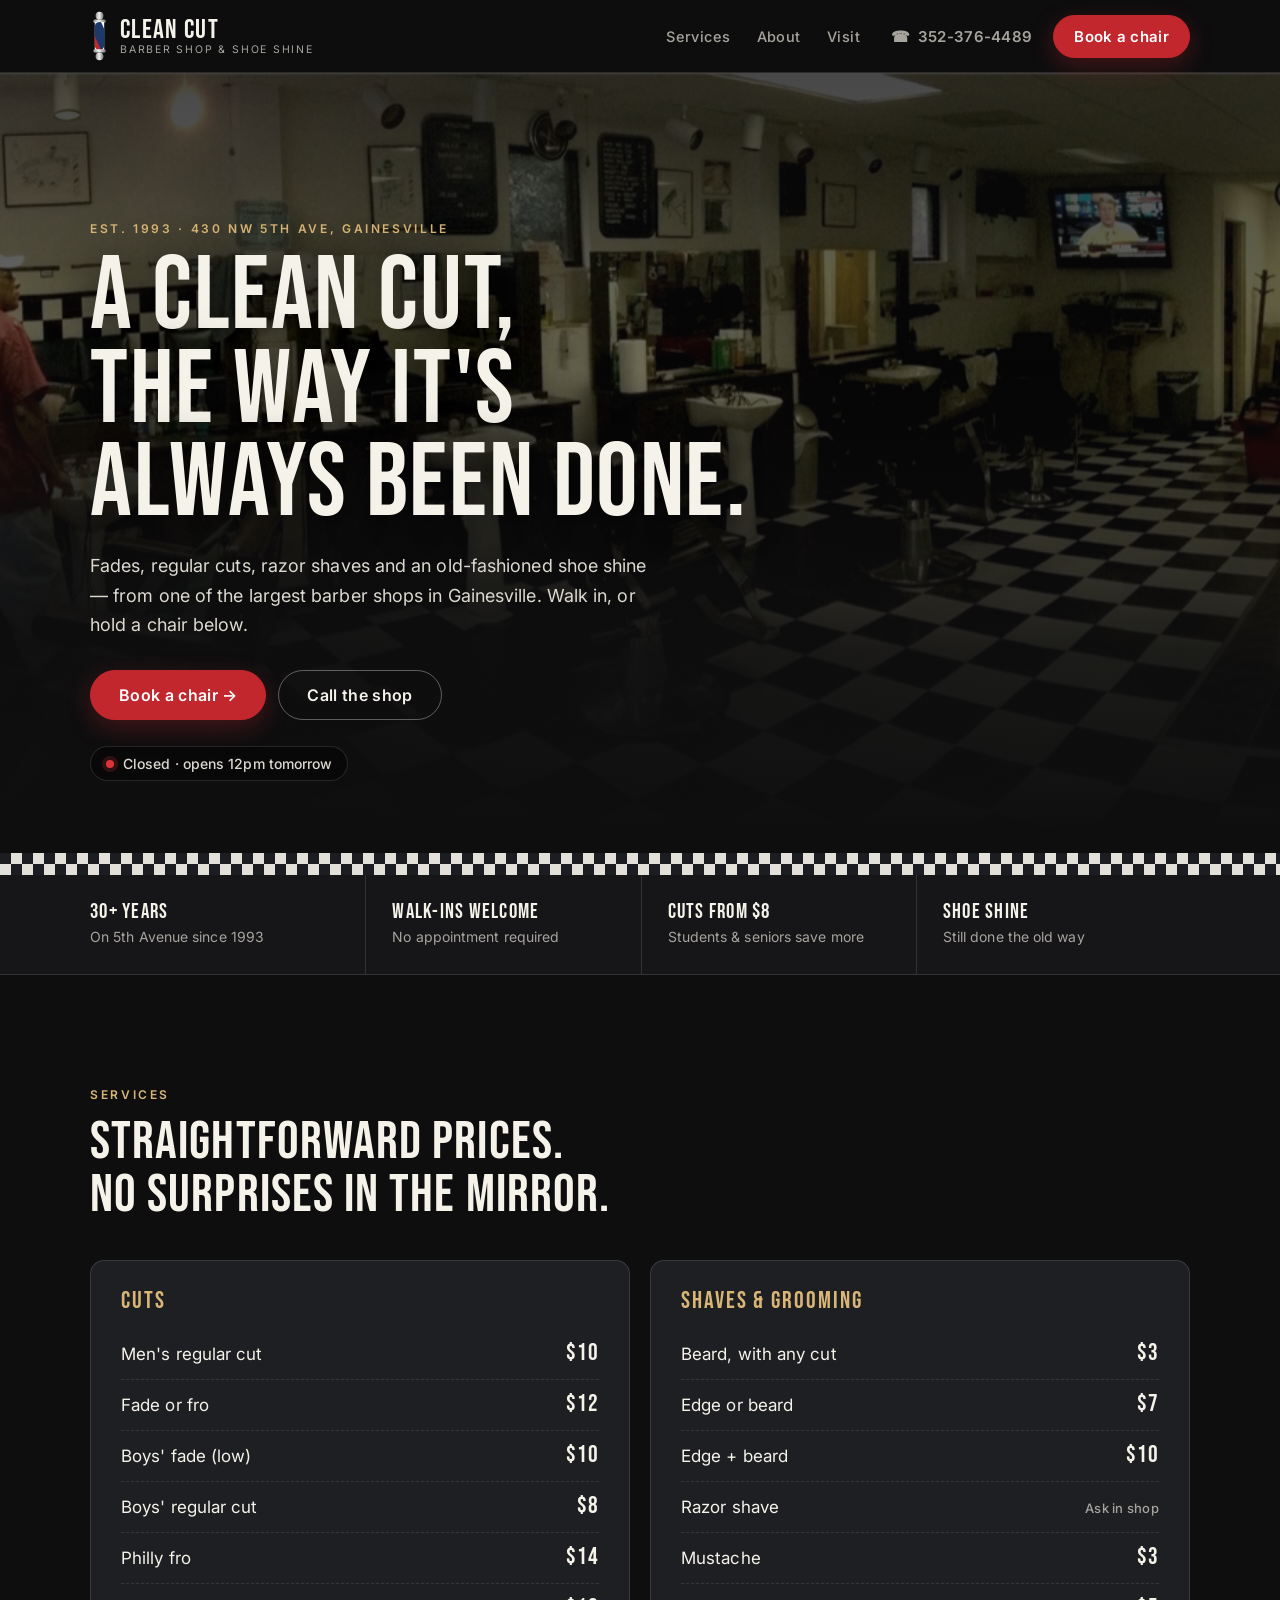
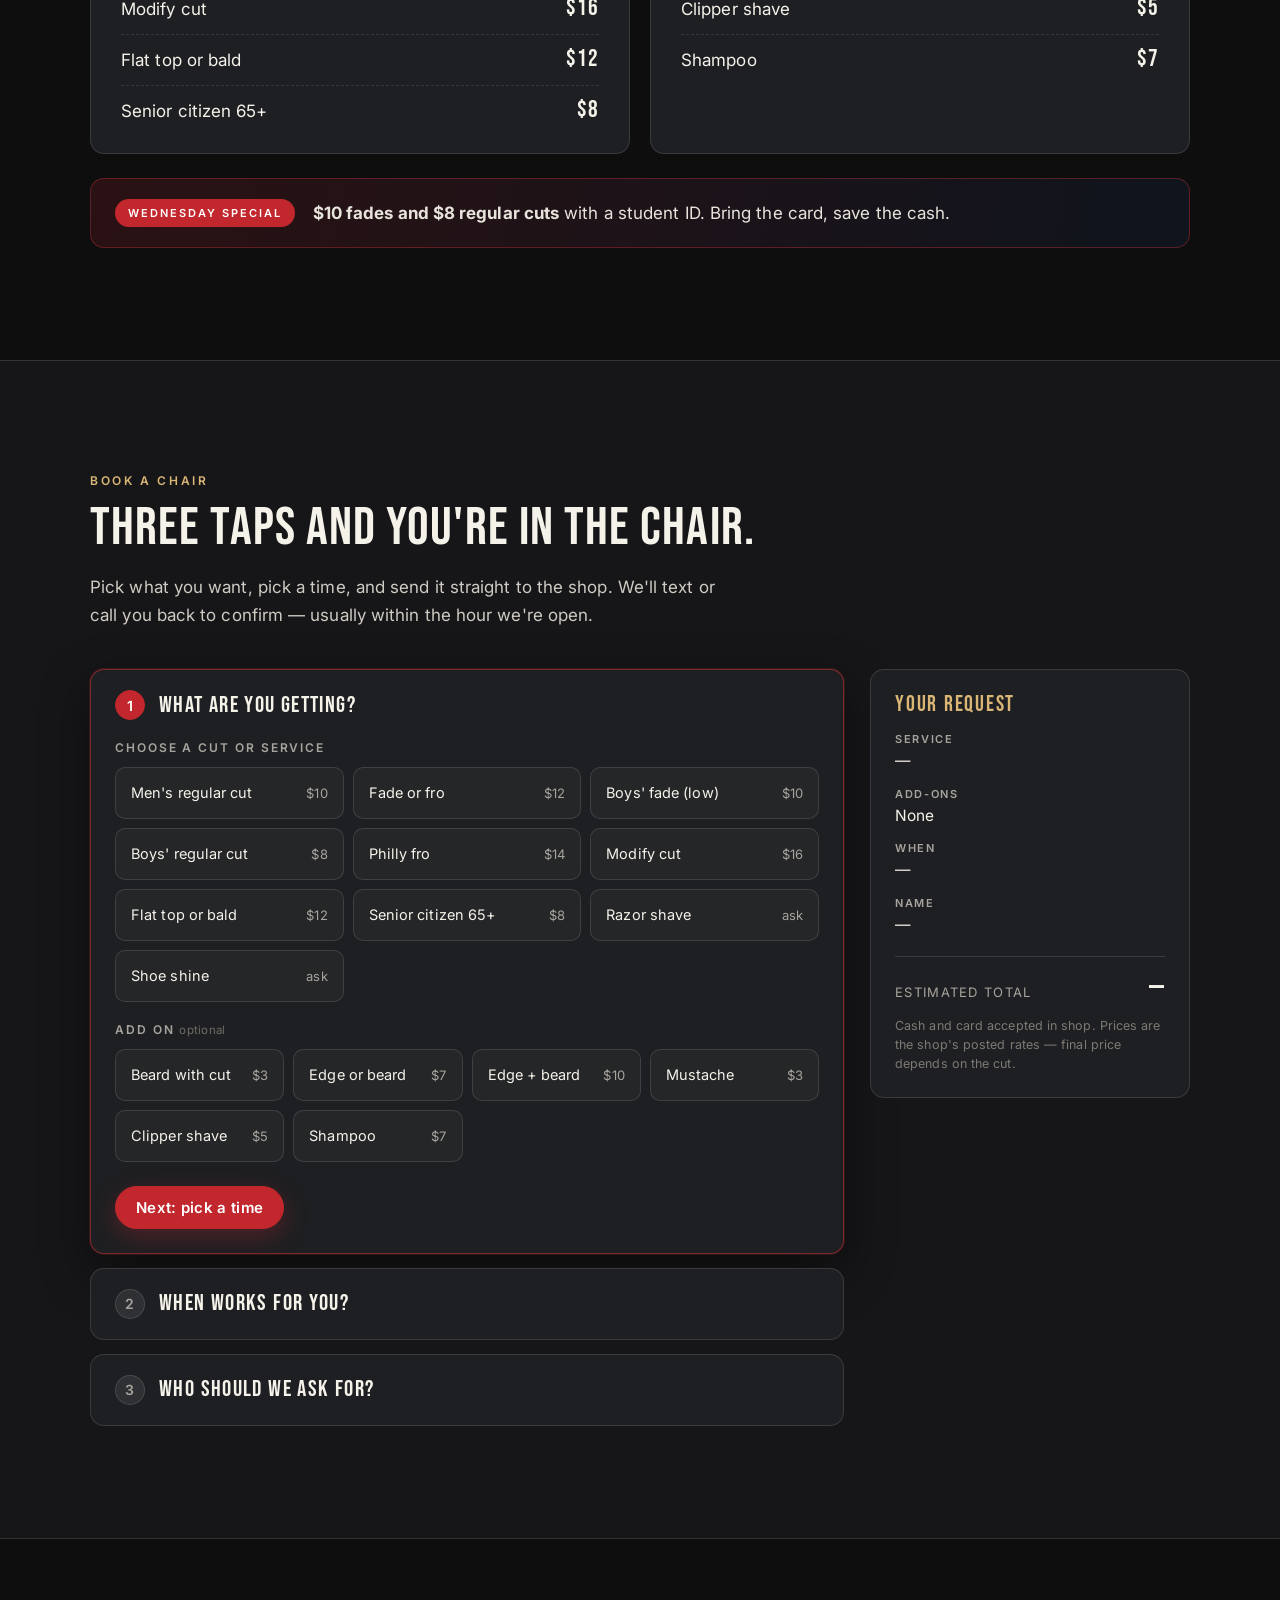
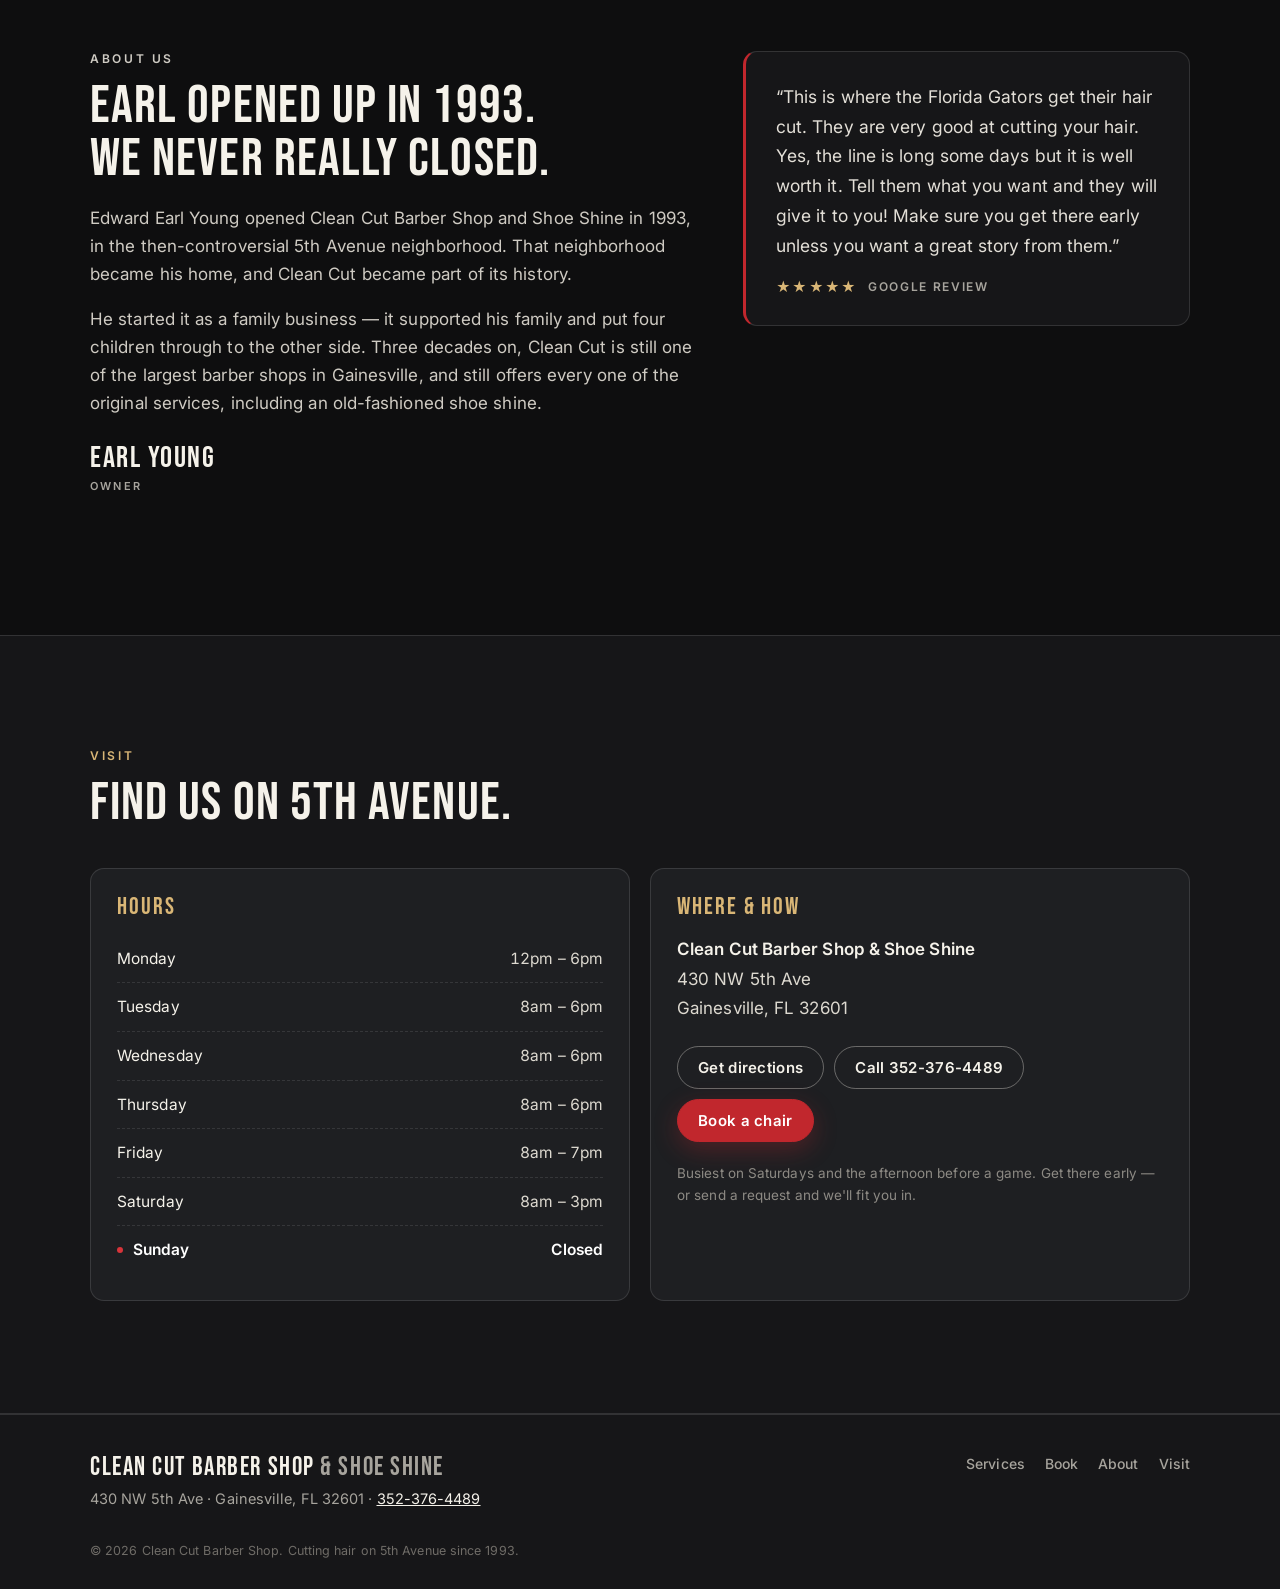
==== index.html @ 001bd379 "Clean Cut Barber Shop website Static replacement for the old Wix site: hero, posted prices, a three-" ====
<!doctype html>
<html lang="en">
<head>
<meta charset="utf-8">
<meta name="viewport" content="width=device-width, initial-scale=1">
<title>Clean Cut Barber Shop &amp; Shoe Shine — Gainesville, FL</title>
<meta name="description" content="Gainesville's barber shop since 1993. Fades, regular cuts, razor shaves and an old-fashioned shoe shine at 430 NW 5th Ave. Walk-ins welcome — or book a chair online in under a minute.">
<meta name="theme-color" content="#101010">
<link rel="canonical" href="https://cleancutgainesville.vercel.app/">
<meta property="og:type" content="website">
<meta property="og:title" content="Clean Cut Barber Shop &amp; Shoe Shine">
<meta property="og:description" content="Gainesville's barber shop since 1993. Fades, cuts, razor shaves and an old-fashioned shoe shine. Book a chair in under a minute.">
<meta property="og:image" content="/images/og.jpg">
<meta name="twitter:card" content="summary_large_image">
<link rel="icon" href="/favicon.svg" type="image/svg+xml">
<link rel="apple-touch-icon" href="/images/og.jpg">
<link rel="preconnect" href="https://fonts.googleapis.com">
<link rel="preconnect" href="https://fonts.gstatic.com" crossorigin>
<link href="https://fonts.googleapis.com/css2?family=Bebas+Neue&family=Inter:wght@400;500;600;700&display=swap" rel="stylesheet">
<link rel="stylesheet" href="/styles.css">
<script type="application/ld+json">
{
  "@context": "https://schema.org",
  "@type": "HairSalon",
  "name": "Clean Cut Barber Shop & Shoe Shine",
  "image": "/images/og.jpg",
  "telephone": "+1-352-376-4489",
  "foundingDate": "1993",
  "founder": { "@type": "Person", "name": "Edward Earl Young" },
  "priceRange": "$",
  "address": {
    "@type": "PostalAddress",
    "streetAddress": "430 NW 5th Ave",
    "addressLocality": "Gainesville",
    "addressRegion": "FL",
    "postalCode": "32601",
    "addressCountry": "US"
  },
  "openingHoursSpecification": [
    { "@type": "OpeningHoursSpecification", "dayOfWeek": "Monday", "opens": "12:00", "closes": "18:00" },
    { "@type": "OpeningHoursSpecification", "dayOfWeek": ["Tuesday","Wednesday","Thursday"], "opens": "08:00", "closes": "18:00" },
    { "@type": "OpeningHoursSpecification", "dayOfWeek": "Friday", "opens": "08:00", "closes": "19:00" },
    { "@type": "OpeningHoursSpecification", "dayOfWeek": "Saturday", "opens": "08:00", "closes": "15:00" }
  ]
}
</script>
</head>
<body>
<a class="skip" href="#book">Skip to booking</a>

<header class="site-head" id="top">
  <div class="wrap head-inner">
    <a class="brand" href="#top" aria-label="Clean Cut Barber Shop, home">
      <svg class="pole" viewBox="0 0 24 64" aria-hidden="true" focusable="false">
        <defs>
          <linearGradient id="chrome" x1="0" y1="0" x2="1" y2="0">
            <stop offset="0" stop-color="#8b8b8b"/><stop offset=".45" stop-color="#f2f2f2"/><stop offset="1" stop-color="#777"/>
          </linearGradient>
          <clipPath id="tube"><rect x="6" y="14" width="12" height="36" rx="6"/></clipPath>
        </defs>
        <circle cx="12" cy="6" r="5" fill="url(#chrome)"/>
        <rect x="4" y="11" width="16" height="4" rx="2" fill="url(#chrome)"/>
        <rect x="6" y="14" width="12" height="36" fill="#fff"/>
        <g clip-path="url(#tube)" class="stripes">
          <g>
            <path d="M-14 14 L2 14 L18 50 L2 50 Z" fill="#c1272d"/>
            <path d="M-2 14 L14 14 L30 50 L14 50 Z" fill="#1b3a6b"/>
            <path d="M-26 14 L-10 14 L6 50 L-10 50 Z" fill="#1b3a6b"/>
          </g>
        </g>
        <rect x="4" y="49" width="16" height="4" rx="2" fill="url(#chrome)"/>
        <circle cx="12" cy="58" r="5" fill="url(#chrome)"/>
      </svg>
      <span class="brand-text">
        <strong>Clean Cut</strong>
        <small>Barber Shop &amp; Shoe Shine</small>
      </span>
    </a>

    <nav class="nav" aria-label="Main">
      <a href="#services">Services</a>
      <a href="#about">About</a>
      <a href="#visit">Visit</a>
    </nav>

    <div class="head-cta">
      <a class="btn btn-ghost" href="tel:+13523764489"><span aria-hidden="true">&#9742;</span> 352-376-4489</a>
      <a class="btn btn-primary" href="#book">Book a chair</a>
    </div>
  </div>
</header>

<main>
  <!-- ============ HERO ============ -->
  <section class="hero">
    <picture class="hero-img">
      <source media="(max-width: 700px)" srcset="/images/shop-interior-sm.jpg">
      <img src="/images/shop-interior.jpg" alt="Inside Clean Cut Barber Shop: black-and-white checkerboard floor, a row of barber chairs and mirrors." width="2200" height="561" fetchpriority="high">
    </picture>
    <div class="hero-shade"></div>
    <div class="wrap hero-body">
      <p class="eyebrow">Est. 1993 &middot; 430 NW 5th Ave, Gainesville</p>
      <h1>A clean cut,<br>the way it's<br>always been done.</h1>
      <p class="lede">Fades, regular cuts, razor shaves and an old-fashioned shoe shine &mdash; from one of the largest barber shops in Gainesville. Walk in, or hold a chair below.</p>
      <div class="hero-actions">
        <a class="btn btn-primary btn-lg" href="#book">Book a chair &rarr;</a>
        <a class="btn btn-outline btn-lg" href="tel:+13523764489">Call the shop</a>
      </div>
      <p class="status" id="status-pill" hidden>
        <span class="dot" aria-hidden="true"></span><span id="status-text"></span>
      </p>
    </div>
  </section>

  <div class="checker" aria-hidden="true"></div>

  <!-- ============ TRUST STRIP ============ -->
  <section class="strip">
    <div class="wrap strip-grid">
      <div><strong>30+ years</strong><span>On 5th Avenue since 1993</span></div>
      <div><strong>Walk-ins welcome</strong><span>No appointment required</span></div>
      <div><strong>Cuts from $8</strong><span>Students &amp; seniors save more</span></div>
      <div><strong>Shoe shine</strong><span>Still done the old way</span></div>
    </div>
  </section>

  <!-- ============ SERVICES ============ -->
  <section class="section" id="services">
    <div class="wrap">
      <p class="eyebrow">Services</p>
      <h2 class="h2">Straightforward prices.<br>No surprises in the mirror.</h2>

      <div class="price-grid">
        <div class="card">
          <h3 class="card-title">Cuts</h3>
          <ul class="price-list">
            <li><span>Men's regular cut</span><b>$10</b></li>
            <li><span>Fade or fro</span><b>$12</b></li>
            <li><span>Boys' fade (low)</span><b>$10</b></li>
            <li><span>Boys' regular cut</span><b>$8</b></li>
            <li><span>Philly fro</span><b>$14</b></li>
            <li><span>Modify cut</span><b>$16</b></li>
            <li><span>Flat top or bald</span><b>$12</b></li>
            <li><span>Senior citizen 65+</span><b>$8</b></li>
          </ul>
        </div>

        <div class="card">
          <h3 class="card-title">Shaves &amp; grooming</h3>
          <ul class="price-list">
            <li><span>Beard, with any cut</span><b>$3</b></li>
            <li><span>Edge or beard</span><b>$7</b></li>
            <li><span>Edge + beard</span><b>$10</b></li>
            <li><span>Razor shave</span><b class="ask">Ask in shop</b></li>
            <li><span>Mustache</span><b>$3</b></li>
            <li><span>Clipper shave</span><b>$5</b></li>
            <li><span>Shampoo</span><b>$7</b></li>
          </ul>
        </div>
      </div>

      <aside class="special">
        <span class="special-tag">Wednesday special</span>
        <p><strong>$10 fades and $8 regular cuts</strong> with a student ID. Bring the card, save the cash.</p>
      </aside>
    </div>
  </section>

  <!-- ============ BOOKING ============ -->
  <section class="section section-alt" id="book">
    <div class="wrap">
      <p class="eyebrow">Book a chair</p>
      <h2 class="h2">Three taps and you're in the chair.</h2>
      <p class="section-lede">Pick what you want, pick a time, and send it straight to the shop. We'll text or call you back to confirm &mdash; usually within the hour we're open.</p>

      <form class="booking" id="booking" novalidate>
        <ol class="steps" id="steps">
          <li class="step is-active" data-step="1">
            <div class="step-head"><span class="step-num">1</span><h3>What are you getting?</h3></div>
            <div class="step-body">
              <fieldset>
                <legend>Choose a cut or service</legend>
                <div class="chips" id="service-chips" role="radiogroup" aria-label="Choose a cut or service"></div>
              </fieldset>
              <fieldset class="addons">
                <legend>Add on <span class="opt">optional</span></legend>
                <div class="chips chips-sm" id="addon-chips"></div>
              </fieldset>
              <button type="button" class="btn btn-primary btn-next" data-next="2">Next: pick a time</button>
            </div>
          </li>

          <li class="step" data-step="2">
            <div class="step-head"><span class="step-num">2</span><h3>When works for you?</h3></div>
            <div class="step-body">
              <fieldset>
                <legend>Day</legend>
                <div class="days" id="day-chips" role="radiogroup" aria-label="Choose a day"></div>
              </fieldset>
              <fieldset>
                <legend>Time <span class="opt" id="slot-note"></span></legend>
                <div class="slots" id="time-slots" role="radiogroup" aria-label="Choose a time"></div>
              </fieldset>
              <div class="step-nav">
                <button type="button" class="btn btn-quiet btn-back" data-back="1">Back</button>
                <button type="button" class="btn btn-primary btn-next" data-next="3">Next: your details</button>
              </div>
            </div>
          </li>

          <li class="step" data-step="3">
            <div class="step-head"><span class="step-num">3</span><h3>Who should we ask for?</h3></div>
            <div class="step-body">
              <div class="fields">
                <p class="field">
                  <label for="f-name">Your name</label>
                  <input id="f-name" name="name" type="text" autocomplete="name" required placeholder="First and last">
                  <span class="err" data-err="name"></span>
                </p>
                <p class="field">
                  <label for="f-phone">Mobile number</label>
                  <input id="f-phone" name="phone" type="tel" inputmode="tel" autocomplete="tel" required placeholder="(352) 555-0123">
                  <span class="err" data-err="phone"></span>
                </p>
                <p class="field field-wide">
                  <label for="f-barber">Barber <span class="opt">optional</span></label>
                  <input id="f-barber" name="barber" type="text" placeholder="Anyone who's open">
                </p>
                <p class="field field-wide">
                  <label for="f-note">Anything else? <span class="opt">optional</span></label>
                  <textarea id="f-note" name="note" rows="3" placeholder="Taper on the sides, line it up, bringing my son too&hellip;"></textarea>
                </p>
              </div>
              <div class="step-nav">
                <button type="button" class="btn btn-quiet btn-back" data-back="2">Back</button>
                <button type="submit" class="btn btn-primary">Review request</button>
              </div>
            </div>
          </li>
        </ol>

        <aside class="summary" id="summary" aria-live="polite">
          <h3>Your request</h3>
          <dl id="summary-list">
            <div><dt>Service</dt><dd data-sum="service">&mdash;</dd></div>
            <div><dt>Add-ons</dt><dd data-sum="addons">None</dd></div>
            <div><dt>When</dt><dd data-sum="when">&mdash;</dd></div>
            <div><dt>Name</dt><dd data-sum="name">&mdash;</dd></div>
          </dl>
          <p class="summary-total"><span>Estimated total</span><b data-sum="total">&mdash;</b></p>
          <p class="summary-fine">Cash and card accepted in shop. Prices are the shop's posted rates &mdash; final price depends on the cut.</p>
        </aside>
      </form>

      <!-- Confirmation / send panel -->
      <div class="sendbox" id="sendbox" hidden tabindex="-1">
        <h3 class="sendbox-title">Ready to send</h3>
        <p class="sendbox-lede">Here's exactly what goes to the shop. Pick how you'd like to send it &mdash; the message comes pre-written.</p>
        <pre class="sendbox-msg" id="send-preview"></pre>
        <div class="sendbox-actions">
          <a class="btn btn-primary btn-lg" id="send-sms" href="#">Send as a text</a>
          <a class="btn btn-outline btn-lg" id="send-email" href="#">Send as an email</a>
          <button type="button" class="btn btn-quiet" id="send-copy">Copy details</button>
        </div>
        <p class="sendbox-fine">This sends a <strong>request</strong>, not a locked-in appointment &mdash; Clean Cut replies to confirm. In a hurry? <a href="tel:+13523764489">Call 352-376-4489</a> or just walk in.</p>
        <button type="button" class="linklike" id="send-edit">&larr; Change something</button>
      </div>
    </div>
  </section>

  <!-- ============ ABOUT ============ -->
  <section class="section" id="about">
    <div class="wrap about-grid">
      <div>
        <p class="eyebrow">About us</p>
        <h2 class="h2">Earl opened up in 1993.<br>We never really closed.</h2>
        <p>Edward Earl Young opened Clean Cut Barber Shop and Shoe Shine in 1993, in the then-controversial 5th Avenue neighborhood. That neighborhood became his home, and Clean Cut became part of its history.</p>
        <p>He started it as a family business &mdash; it supported his family and put four children through to the other side. Three decades on, Clean Cut is still one of the largest barber shops in Gainesville, and still offers every one of the original services, including an old-fashioned shoe shine.</p>
        <p class="signature">Earl Young<span>Owner</span></p>
      </div>
      <figure class="quote">
        <blockquote>
          <p>&ldquo;This is where the Florida Gators get their hair cut. They are very good at cutting your hair. Yes, the line is long some days but it is well worth it. Tell them what you want and they will give it to you! Make sure you get there early unless you want a great story from them.&rdquo;</p>
        </blockquote>
        <figcaption>
          <span class="stars" aria-label="Five out of five stars">&#9733;&#9733;&#9733;&#9733;&#9733;</span>
          Google review
        </figcaption>
      </figure>
    </div>
  </section>

  <!-- ============ VISIT ============ -->
  <section class="section section-alt" id="visit">
    <div class="wrap">
      <p class="eyebrow">Visit</p>
      <h2 class="h2">Find us on 5th Avenue.</h2>
      <div class="visit-grid">
        <div class="card card-pad">
          <h3 class="card-title">Hours</h3>
          <table class="hours" id="hours-table">
            <caption class="sr-only">Opening hours by day</caption>
            <tbody>
              <tr data-day="1"><th scope="row">Monday</th><td>12pm &ndash; 6pm</td></tr>
              <tr data-day="2"><th scope="row">Tuesday</th><td>8am &ndash; 6pm</td></tr>
              <tr data-day="3"><th scope="row">Wednesday</th><td>8am &ndash; 6pm</td></tr>
              <tr data-day="4"><th scope="row">Thursday</th><td>8am &ndash; 6pm</td></tr>
              <tr data-day="5"><th scope="row">Friday</th><td>8am &ndash; 7pm</td></tr>
              <tr data-day="6"><th scope="row">Saturday</th><td>8am &ndash; 3pm</td></tr>
              <tr data-day="0"><th scope="row">Sunday</th><td class="closed">Closed</td></tr>
            </tbody>
          </table>
        </div>

        <div class="card card-pad">
          <h3 class="card-title">Where &amp; how</h3>
          <address>
            <strong>Clean Cut Barber Shop &amp; Shoe Shine</strong><br>
            430 NW 5th Ave<br>
            Gainesville, FL 32601
          </address>
          <div class="visit-actions">
            <a class="btn btn-outline" href="https://maps.google.com/?q=430+NW+5th+Ave,+Gainesville,+FL+32601" target="_blank" rel="noopener">Get directions</a>
            <a class="btn btn-outline" href="tel:+13523764489">Call 352-376-4489</a>
            <a class="btn btn-primary" href="#book">Book a chair</a>
          </div>
          <p class="visit-note">Busiest on Saturdays and the afternoon before a game. Get there early &mdash; or send a request and we'll fit you in.</p>
        </div>
      </div>
    </div>
  </section>
</main>

<footer class="site-foot">
  <div class="wrap foot-inner">
    <div>
      <p class="foot-brand">Clean Cut Barber Shop <span>&amp; Shoe Shine</span></p>
      <p class="foot-addr">430 NW 5th Ave &middot; Gainesville, FL 32601 &middot; <a href="tel:+13523764489">352-376-4489</a></p>
    </div>
    <nav class="foot-nav" aria-label="Footer">
      <a href="#services">Services</a>
      <a href="#book">Book</a>
      <a href="#about">About</a>
      <a href="#visit">Visit</a>
    </nav>
  </div>
  <p class="foot-fine">&copy; <span id="year">2026</span> Clean Cut Barber Shop. Cutting hair on 5th Avenue since 1993.</p>
</footer>

<div class="dock" aria-hidden="false">
  <a class="btn btn-outline" href="tel:+13523764489">Call</a>
  <a class="btn btn-primary" href="#book">Book a chair</a>
</div>

<script src="/app.js" defer></script>
</body>
</html>
---- styles.css ----
/* ========== Clean Cut Barber Shop ========== */
:root{
  --ink:#0e0e0f;
  --ink-2:#161618;
  --ink-3:#1e1f22;
  --line:rgba(255,255,255,.12);
  --cream:#f5f2ea;
  --muted:#a7a49d;
  --red:#c1272d;
  --red-hi:#d8343a;
  --navy:#1b3a6b;
  --gold:#d9b676;
  --radius:14px;
  --wrap:1140px;
  --shadow:0 18px 50px rgba(0,0,0,.45);
  color-scheme:dark;
}

*,*::before,*::after{box-sizing:border-box}
[hidden]{display:none !important}
html{scroll-behavior:smooth;-webkit-text-size-adjust:100%}
@media (prefers-reduced-motion:reduce){
  html{scroll-behavior:auto}
  *{animation-duration:.001ms !important;transition-duration:.001ms !important}
}
body{
  margin:0;
  background:var(--ink);
  color:var(--cream);
  font:400 17px/1.65 Inter,system-ui,-apple-system,"Segoe UI",sans-serif;
  letter-spacing:.005em;
  overflow-x:hidden;
}
img{max-width:100%;display:block;height:auto}
a{color:inherit}
h1,h2,h3{margin:0;font-weight:400;letter-spacing:.01em}
.wrap{width:100%;max-width:var(--wrap);margin-inline:auto;padding-inline:20px}
.sr-only{position:absolute;width:1px;height:1px;padding:0;margin:-1px;overflow:hidden;clip:rect(0 0 0 0);white-space:nowrap;border:0}
.skip{position:absolute;left:-9999px;top:0;z-index:99;background:var(--red);color:#fff;padding:12px 18px;border-radius:0 0 8px 0}
.skip:focus{left:0}
:focus-visible{outline:2px solid var(--gold);outline-offset:3px;border-radius:6px}

/* ---------- Buttons ---------- */
.btn{
  --bg:transparent;--fg:var(--cream);--bd:var(--line);
  display:inline-flex;align-items:center;justify-content:center;gap:.5em;
  font:600 15px/1 Inter,sans-serif;letter-spacing:.02em;
  padding:13px 20px;border-radius:999px;border:1px solid var(--bd);
  background:var(--bg);color:var(--fg);text-decoration:none;cursor:pointer;
  transition:transform .15s ease, background-color .18s ease, border-color .18s ease, box-shadow .18s ease;
  white-space:nowrap;
}
.btn:hover{transform:translateY(-1px)}
.btn:active{transform:translateY(0)}
.btn-primary{--bg:var(--red);--fg:#fff;--bd:var(--red);box-shadow:0 8px 24px rgba(193,39,45,.3)}
.btn-primary:hover{--bg:var(--red-hi);--bd:var(--red-hi)}
.btn-outline{--bd:rgba(245,242,234,.35)}
.btn-outline:hover{--bd:var(--cream);background:rgba(245,242,234,.07)}
.btn-ghost{--bd:transparent;color:var(--muted);padding-inline:12px}
.btn-ghost:hover{color:var(--cream)}
.btn-quiet{--bd:transparent;color:var(--muted)}
.btn-quiet:hover{color:var(--cream);background:rgba(245,242,234,.06)}
.btn-lg{padding:16px 28px;font-size:16px}
.btn[disabled],.btn[aria-disabled="true"]{opacity:.4;pointer-events:none}
.linklike{background:none;border:0;color:var(--muted);font:500 14px Inter,sans-serif;cursor:pointer;padding:6px 0;text-decoration:underline;text-underline-offset:3px}
.linklike:hover{color:var(--cream)}

/* ---------- Header ---------- */
.site-head{position:sticky;top:0;z-index:40;background:rgba(14,14,15,.82);backdrop-filter:saturate(140%) blur(12px);border-bottom:1px solid var(--line)}
.head-inner{display:flex;align-items:center;gap:18px;min-height:72px}
.brand{display:flex;align-items:center;gap:11px;text-decoration:none;margin-right:auto}
.pole{width:19px;height:50px;flex:none}
.stripes>g{animation:spin 5s linear infinite}
@keyframes spin{to{transform:translateX(24px)}}
.brand-text{display:flex;flex-direction:column;line-height:1.05}
.brand-text strong{font:400 27px/1 "Bebas Neue",Impact,sans-serif;letter-spacing:.05em}
.brand-text small{font-size:10.5px;letter-spacing:.17em;text-transform:uppercase;color:var(--muted);white-space:nowrap}
.nav{display:flex;gap:26px}
.nav a{font:500 14.5px Inter,sans-serif;color:var(--muted);text-decoration:none;letter-spacing:.03em;transition:color .18s}
.nav a:hover{color:var(--cream)}
.head-cta{display:flex;align-items:center;gap:8px}
@media (max-width:900px){.nav{display:none}}
@media (max-width:620px){
  .head-cta .btn-ghost{display:none}
  .head-inner{min-height:64px;gap:12px}
  .brand-text strong{font-size:24px}
  .brand-text small{font-size:9px;letter-spacing:.13em}
}

/* ---------- Hero ---------- */
.hero{position:relative;isolation:isolate;min-height:clamp(540px,88vh,780px);display:flex;align-items:flex-end;padding-block:90px 72px;overflow:hidden}
.hero-img{position:absolute;inset:0;z-index:-2}
.hero-img img{width:100%;height:100%;object-fit:cover;object-position:62% center;filter:saturate(.72) contrast(1.05) brightness(.62)}
.hero-shade{position:absolute;inset:0;z-index:-1;
  background:
    linear-gradient(to top, var(--ink) 2%, rgba(14,14,15,.9) 26%, rgba(14,14,15,.35) 62%, rgba(14,14,15,.6) 100%),
    radial-gradient(120% 90% at 10% 85%, rgba(14,14,15,.92), transparent 60%);
}
.eyebrow{margin:0 0 14px;font:600 12px Inter,sans-serif;letter-spacing:.22em;text-transform:uppercase;color:var(--gold)}
.hero h1{font:400 clamp(52px,10.5vw,104px)/.9 "Bebas Neue",Impact,sans-serif;letter-spacing:.015em;margin:0 0 20px;text-shadow:0 4px 40px rgba(0,0,0,.6)}
.lede{max-width:52ch;font-size:18px;color:#ddd9d0;margin:0 0 30px}
.hero-actions{display:flex;flex-wrap:wrap;gap:12px}
.status{display:inline-flex;align-items:center;gap:9px;margin:26px 0 0;padding:8px 15px;border:1px solid var(--line);border-radius:999px;background:rgba(0,0,0,.4);font:500 14px Inter,sans-serif;color:#ddd9d0}
.status .dot{width:8px;height:8px;border-radius:50%;background:var(--muted);box-shadow:0 0 0 4px rgba(167,164,157,.18)}
.status.is-open .dot{background:#4ac97e;box-shadow:0 0 0 4px rgba(74,201,126,.2)}
.status.is-closed .dot{background:var(--red-hi);box-shadow:0 0 0 4px rgba(216,52,58,.2)}

/* checkerboard divider nods to the shop floor */
.checker{
  height:22px;
  background-color:var(--ink-3);
  background-image:
    linear-gradient(45deg, var(--cream) 25%, transparent 25%, transparent 75%, var(--cream) 75%),
    linear-gradient(45deg, var(--cream) 25%, transparent 25%, transparent 75%, var(--cream) 75%);
  background-size:22px 22px;
  background-position:0 0, 11px 11px;
  opacity:.92;
}

/* ---------- Trust strip ---------- */
.strip{background:var(--ink-2);border-bottom:1px solid var(--line)}
.strip-grid{display:grid;grid-template-columns:repeat(4,1fr);gap:1px;padding-block:0}
.strip-grid>div{padding:26px 22px 26px 0;display:flex;flex-direction:column;gap:3px}
.strip-grid>div+div{padding-left:26px;border-left:1px solid var(--line)}
.strip-grid strong{font:400 21px/1 "Bebas Neue",Impact,sans-serif;letter-spacing:.06em}
.strip-grid span{font-size:14px;color:var(--muted)}
@media (max-width:820px){
  .strip-grid{grid-template-columns:1fr 1fr}
  .strip-grid>div{padding:20px 16px;border-left:1px solid var(--line);border-top:1px solid var(--line)}
  .strip-grid>div:nth-child(odd){border-left:0}
}

/* ---------- Sections ---------- */
.section{padding-block:clamp(64px,9vw,112px)}
.section-alt{background:var(--ink-2);border-block:1px solid var(--line)}
.h2{font:400 clamp(34px,5.2vw,54px)/.98 "Bebas Neue",Impact,sans-serif;letter-spacing:.02em;margin:0 0 18px}
.section-lede{max-width:58ch;color:#cfcbc3;margin:0 0 40px}
.section > .wrap > .h2 + .price-grid{margin-top:38px}

/* ---------- Price cards ---------- */
.card{background:var(--ink-3);border:1px solid var(--line);border-radius:var(--radius);overflow:hidden}
.card-pad{padding:26px}
.card-title{font:400 24px/1 "Bebas Neue",Impact,sans-serif;letter-spacing:.08em;text-transform:uppercase;color:var(--gold);margin:0 0 16px}
.price-grid{display:grid;grid-template-columns:1fr 1fr;gap:20px;margin-top:38px}
.price-grid .card{padding:28px 30px}
.price-list{list-style:none;margin:0;padding:0}
.price-list li{display:flex;align-items:baseline;gap:12px;padding:11px 0;border-bottom:1px dashed rgba(255,255,255,.1)}
.price-list li:last-child{border-bottom:0;padding-bottom:0}
.price-list span{flex:1}
.price-list span::after{content:"";display:block}
.price-list b{font:400 24px/1 "Bebas Neue",Impact,sans-serif;letter-spacing:.04em;color:var(--cream)}
.price-list b.ask{font:500 13px/1.3 Inter,sans-serif;color:var(--muted);letter-spacing:.02em}
@media (max-width:760px){.price-grid{grid-template-columns:1fr}}

.special{display:flex;align-items:center;gap:18px;flex-wrap:wrap;margin-top:24px;padding:20px 24px;border-radius:var(--radius);
  background:linear-gradient(100deg, rgba(193,39,45,.16), rgba(27,58,107,.16));border:1px solid rgba(216,52,58,.35)}
.special-tag{font:600 11px Inter,sans-serif;letter-spacing:.18em;text-transform:uppercase;color:#fff;background:var(--red);padding:7px 13px;border-radius:999px;white-space:nowrap}
.special p{margin:0;color:#e8e4dc}

/* ---------- Booking ---------- */
.booking{display:grid;grid-template-columns:minmax(0,1fr) 320px;gap:26px;align-items:start}
.steps{list-style:none;margin:0;padding:0;display:flex;flex-direction:column;gap:14px}
.step{background:var(--ink-3);border:1px solid var(--line);border-radius:var(--radius);overflow:hidden;transition:border-color .2s, box-shadow .2s}
.step.is-active{border-color:rgba(216,52,58,.5);box-shadow:0 0 0 1px rgba(216,52,58,.18), var(--shadow)}
.step-head{display:flex;align-items:center;gap:14px;padding:20px 24px}
.step-num{flex:none;width:30px;height:30px;border-radius:50%;display:grid;place-items:center;
  font:600 14px Inter,sans-serif;background:rgba(255,255,255,.08);color:var(--muted);border:1px solid var(--line)}
.step.is-active .step-num{background:var(--red);color:#fff;border-color:var(--red)}
.step.is-done .step-num{background:rgba(74,201,126,.16);color:#4ac97e;border-color:rgba(74,201,126,.4)}
.step.is-done .step-num::after{content:"\2713";font-size:15px}
.step.is-done .step-num{font-size:0}
.step-head h3{font:400 23px/1 "Bebas Neue",Impact,sans-serif;letter-spacing:.06em}
.step:not(.is-active) .step-head{cursor:pointer}
.step:not(.is-active) .step-head:hover h3{color:#fff}
.step-body{display:none;padding:0 24px 24px}
.step.is-active .step-body{display:block;animation:fade .25s ease both}
@keyframes fade{from{opacity:0;transform:translateY(-4px)}to{opacity:1;transform:none}}
fieldset{border:0;margin:0 0 20px;padding:0;min-width:0}
legend{font:600 12px Inter,sans-serif;letter-spacing:.16em;text-transform:uppercase;color:var(--muted);padding:0 0 12px}
.opt{text-transform:none;letter-spacing:.02em;font-weight:400;color:#6f6c67;font-size:11.5px}

.chips{display:grid;grid-template-columns:repeat(auto-fill,minmax(192px,1fr));gap:9px;align-items:stretch}
.chips-sm{grid-template-columns:repeat(auto-fill,minmax(140px,1fr))}
.chip{position:relative;display:flex}
.chip input{position:absolute;opacity:0;width:0;height:0}
.chip span{flex:1;display:flex;align-items:baseline;justify-content:space-between;gap:8px;
  padding:13px 15px;border:1px solid var(--line);border-radius:10px;background:rgba(255,255,255,.03);
  font-size:14.5px;cursor:pointer;transition:border-color .16s,background-color .16s,transform .12s}
.chip span em{font-style:normal;color:var(--muted);font-size:13px;white-space:nowrap}
.chip span:hover{border-color:rgba(245,242,234,.4);background:rgba(255,255,255,.06)}
.chip input:checked + span{border-color:var(--red-hi);background:rgba(193,39,45,.16)}
.chip input:checked + span em{color:#f0b7b9}
.chip input:focus-visible + span{outline:2px solid var(--gold);outline-offset:2px}

.days{display:grid;grid-template-columns:repeat(auto-fit,minmax(92px,1fr));gap:9px}
.day span{flex-direction:column;align-items:flex-start;gap:2px;padding:12px 14px}
.day span b{font:400 20px/1 "Bebas Neue",Impact,sans-serif;letter-spacing:.05em}
.day span i{font-style:normal;font-size:11.5px;letter-spacing:.14em;text-transform:uppercase;color:var(--muted)}
.day input:checked + span i{color:#f0b7b9}
.day input:disabled + span{opacity:.32;cursor:not-allowed}
.day input:disabled + span:hover{border-color:var(--line);background:rgba(255,255,255,.03)}

.slots{display:grid;grid-template-columns:repeat(auto-fill,minmax(86px,1fr));gap:8px}
.slot span{justify-content:center;padding:11px 8px;font-variant-numeric:tabular-nums;font-size:14px}
.slots .empty{grid-column:1/-1;color:var(--muted);font-size:14.5px;padding:6px 0}

.step-nav{display:flex;gap:10px;align-items:center;flex-wrap:wrap}
.btn-next{margin-top:4px}

.fields{display:grid;grid-template-columns:1fr 1fr;gap:16px;margin-bottom:20px}
.field{margin:0;display:flex;flex-direction:column;gap:7px}
.field-wide{grid-column:1/-1}
.field label{font:600 12px Inter,sans-serif;letter-spacing:.13em;text-transform:uppercase;color:var(--muted)}
.field input,.field textarea{
  font:400 16px Inter,sans-serif;color:var(--cream);background:rgba(0,0,0,.3);
  border:1px solid var(--line);border-radius:10px;padding:13px 14px;width:100%;resize:vertical;
  transition:border-color .16s, background-color .16s}
.field input::placeholder,.field textarea::placeholder{color:#6a6762}
.field input:focus,.field textarea:focus{outline:none;border-color:var(--gold);background:rgba(0,0,0,.45)}
.field input[aria-invalid="true"]{border-color:var(--red-hi)}
.err{font-size:13px;color:#f08d90;min-height:0}
.err:empty{display:none}
@media (max-width:560px){.fields{grid-template-columns:1fr}}

.summary{position:sticky;top:92px;background:var(--ink-3);border:1px solid var(--line);border-radius:var(--radius);padding:24px}
.summary h3{font:400 22px/1 "Bebas Neue",Impact,sans-serif;letter-spacing:.08em;text-transform:uppercase;color:var(--gold);margin:0 0 16px}
.summary dl{margin:0;display:flex;flex-direction:column;gap:13px}
.summary dl > div{display:flex;flex-direction:column;gap:2px}
.summary dt{font:600 11px Inter,sans-serif;letter-spacing:.15em;text-transform:uppercase;color:var(--muted)}
.summary dd{margin:0;font-size:15.5px}
.summary-total{display:flex;justify-content:space-between;align-items:baseline;gap:10px;margin:18px 0 0;padding-top:16px;border-top:1px solid var(--line);font-size:13px;color:var(--muted);letter-spacing:.1em;text-transform:uppercase}
.summary-total b{font:400 30px/1 "Bebas Neue",Impact,sans-serif;letter-spacing:.04em;color:var(--cream)}
.summary-fine{margin:14px 0 0;font-size:12.5px;line-height:1.5;color:#7d7a74}
@media (max-width:900px){
  .booking{grid-template-columns:1fr}
  .summary{position:static;order:2}
}

/* ---------- Send box ---------- */
.sendbox{margin-top:8px;background:linear-gradient(170deg, rgba(27,58,107,.22), var(--ink-3) 55%);
  border:1px solid rgba(216,52,58,.4);border-radius:var(--radius);padding:30px;box-shadow:var(--shadow)}
.sendbox:focus{outline:none}
.sendbox-title{font:400 30px/1 "Bebas Neue",Impact,sans-serif;letter-spacing:.05em;margin:0 0 10px}
.sendbox-lede{margin:0 0 20px;color:#cfcbc3;max-width:56ch}
.sendbox-msg{margin:0 0 22px;padding:18px 20px;background:rgba(0,0,0,.4);border:1px solid var(--line);border-radius:10px;
  font:400 14px/1.7 ui-monospace,SFMono-Regular,Menlo,monospace;color:#ded9d0;white-space:pre-wrap;word-break:break-word}
.sendbox-actions{display:flex;flex-wrap:wrap;gap:11px;align-items:center}
.sendbox-fine{margin:20px 0 6px;font-size:13.5px;color:#8d8a84}
.sendbox-fine a{color:var(--cream)}
.is-copied{position:relative}

/* ---------- About ---------- */
.about-grid{display:grid;grid-template-columns:1.15fr .85fr;gap:48px;align-items:start}
.about-grid p{color:#cfcbc3}
.signature{margin-top:26px !important;display:flex;flex-direction:column;font:400 30px/1 "Bebas Neue",Impact,sans-serif;letter-spacing:.05em;color:var(--cream) !important}
.signature span{font:600 11px Inter,sans-serif;letter-spacing:.2em;text-transform:uppercase;color:var(--muted);margin-top:6px}
.quote{margin:0;padding:30px;background:var(--ink-2);border:1px solid var(--line);border-left:3px solid var(--red);border-radius:var(--radius)}
.quote blockquote{margin:0}
.quote p{margin:0;font-size:17.5px;line-height:1.7;color:#e3dfd7}
.quote figcaption{margin-top:18px;display:flex;align-items:center;gap:10px;font:600 12px Inter,sans-serif;letter-spacing:.14em;text-transform:uppercase;color:var(--muted)}
.stars{color:var(--gold);letter-spacing:.1em;font-size:14px}
@media (max-width:860px){.about-grid{grid-template-columns:1fr;gap:34px}}

/* ---------- Visit ---------- */
.visit-grid{display:grid;grid-template-columns:1fr 1fr;gap:20px;margin-top:38px}
.hours{width:100%;border-collapse:collapse;font-size:15.5px}
.hours th,.hours td{padding:11px 0;text-align:left;font-weight:400;border-bottom:1px dashed rgba(255,255,255,.1)}
.hours td{text-align:right;font-variant-numeric:tabular-nums;color:#ddd9d0}
.hours tr:last-child th,.hours tr:last-child td{border-bottom:0}
.hours td.closed{color:var(--muted)}
.hours tr.is-today{color:#fff}
.hours tr.is-today th{font-weight:600;position:relative;padding-left:16px}
.hours tr.is-today th::before{content:"";position:absolute;left:0;top:50%;transform:translateY(-50%);width:6px;height:6px;border-radius:50%;background:var(--red-hi)}
.hours tr.is-today td{color:#fff;font-weight:600}
address{font-style:normal;line-height:1.75;color:#ddd9d0;margin-bottom:22px}
address strong{color:var(--cream);font-weight:600}
.visit-actions{display:flex;flex-wrap:wrap;gap:10px}
.visit-note{margin:20px 0 0;font-size:13.5px;color:#8d8a84}
@media (max-width:760px){.visit-grid{grid-template-columns:1fr}}

/* ---------- Footer ---------- */
.site-foot{border-top:1px solid var(--line);background:var(--ink-2);padding-block:40px 28px}
.foot-inner{display:flex;flex-wrap:wrap;gap:22px;justify-content:space-between;align-items:flex-start}
.foot-brand{margin:0 0 6px;font:400 26px/1 "Bebas Neue",Impact,sans-serif;letter-spacing:.06em}
.foot-brand span{color:var(--muted)}
.foot-addr{margin:0;font-size:14.5px;color:var(--muted)}
.foot-addr a{color:var(--cream)}
.foot-nav{display:flex;gap:20px;flex-wrap:wrap}
.foot-nav a{font:500 14px Inter,sans-serif;color:var(--muted);text-decoration:none}
.foot-nav a:hover{color:var(--cream)}
.foot-fine{max-width:var(--wrap);margin:30px auto 0;padding-inline:20px;font-size:12.5px;color:#6f6c67}

/* ---------- Mobile dock ---------- */
.dock{display:none}
@media (max-width:900px){
  .dock{display:flex;gap:10px;position:fixed;left:50%;transform:translateX(-50%);bottom:12px;z-index:45;
    width:min(calc(100% - 24px),430px);
    padding:10px;background:rgba(20,20,22,.92);backdrop-filter:blur(12px);border:1px solid var(--line);border-radius:999px;box-shadow:var(--shadow)}
  .dock .btn{flex:1}
  .dock .btn-primary{flex:1.6}
  body{padding-bottom:88px}
}
@media (max-width:620px){
  .sendbox{padding:22px 18px}
  .price-grid .card{padding:22px 20px}
  .step-head{padding:17px 18px}
  .step-body{padding:0 18px 20px}
  .summary{padding:20px}
}
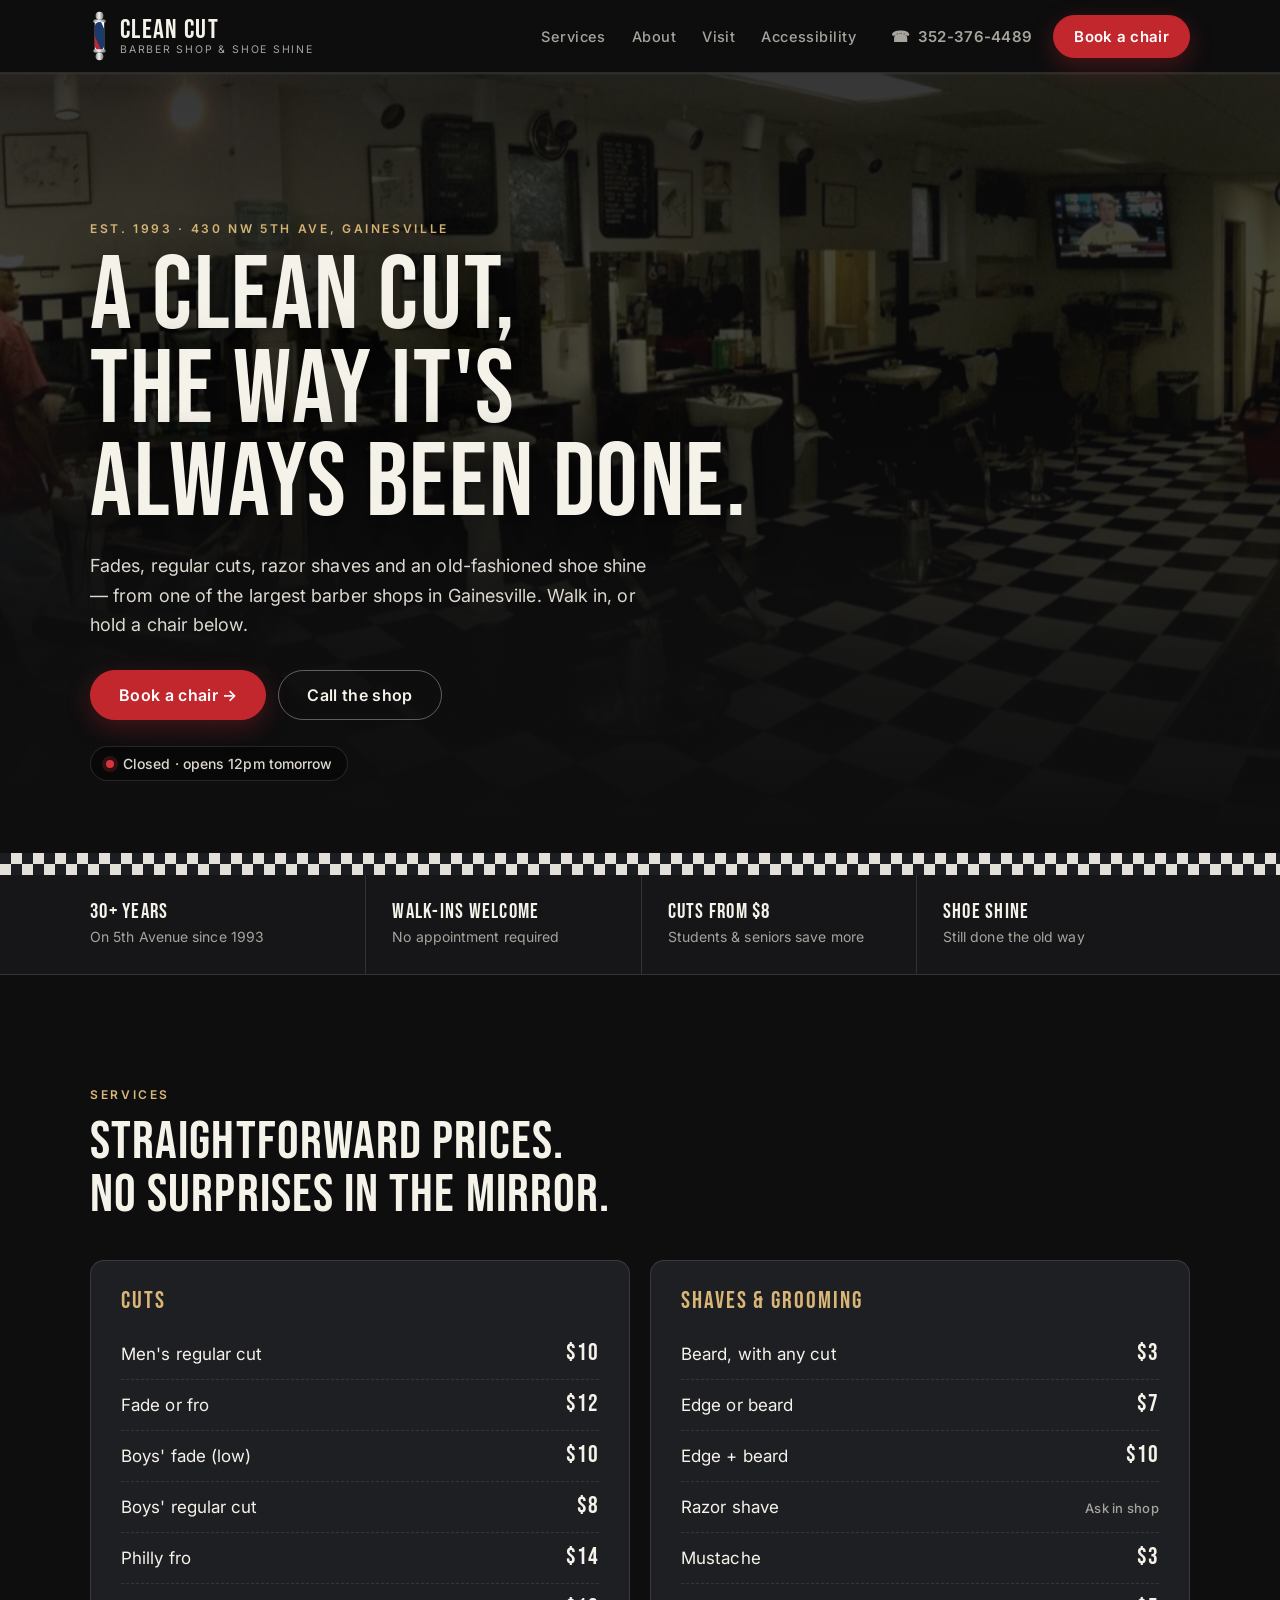
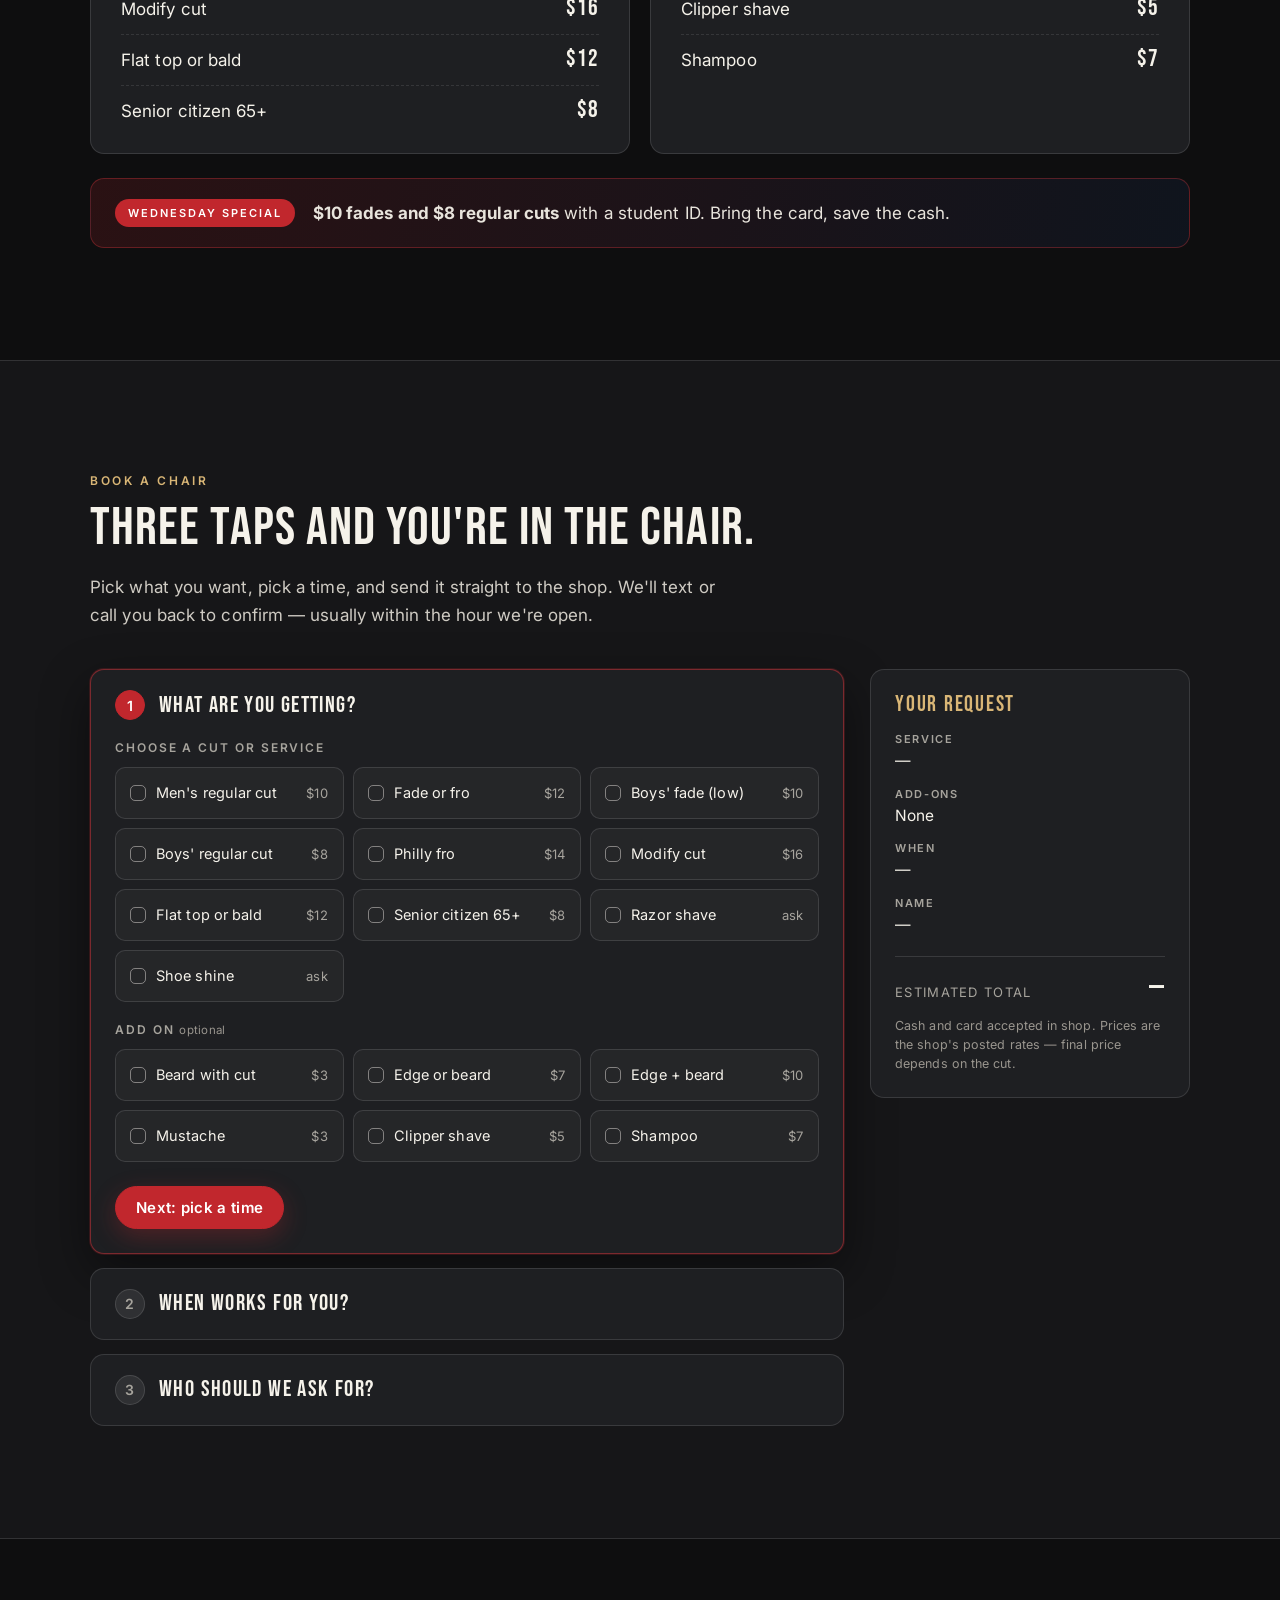
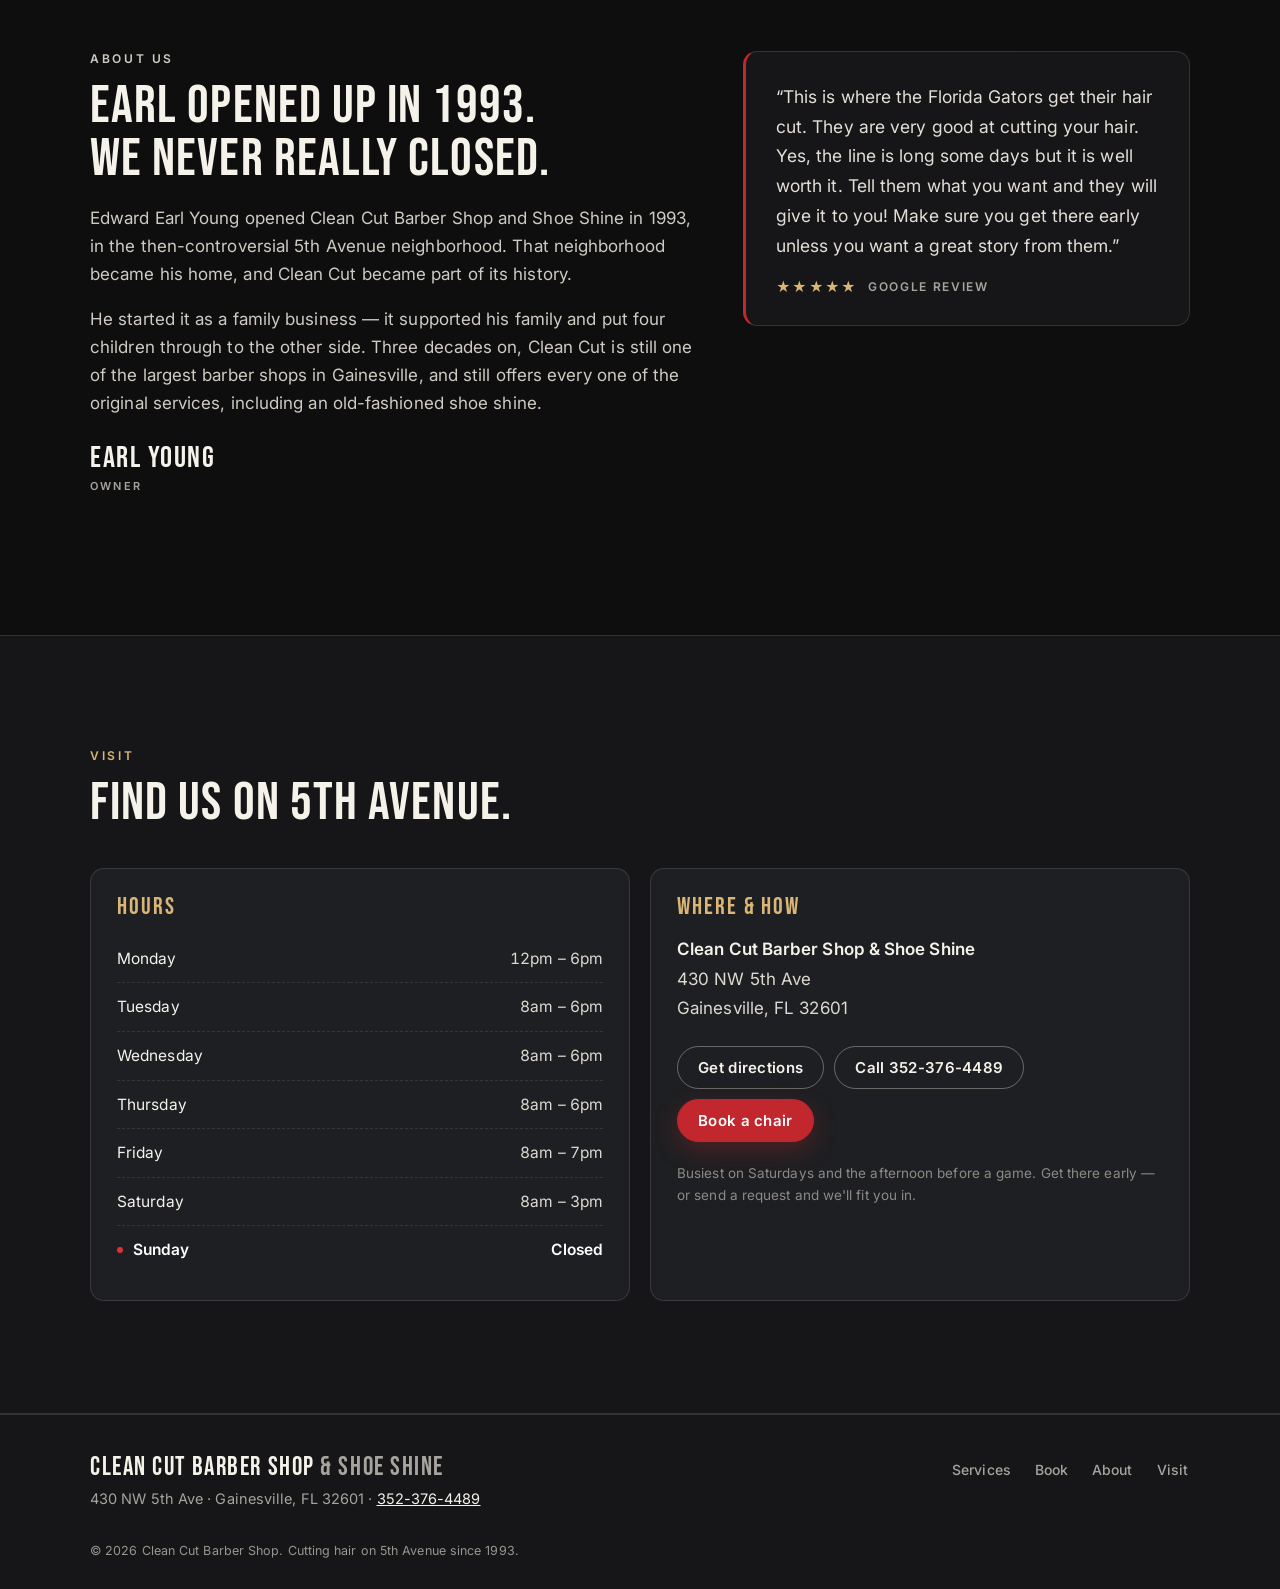
==== commit c025a23a: "Bring the site to WCAG 2.1 AA and add an accessibility statement Audited with WAVE, axe-core 4.10.2 " ====
--- a/index.html
+++ b/index.html
@@ -6,11 +6,11 @@
 <title>Clean Cut Barber Shop &amp; Shoe Shine — Gainesville, FL</title>
 <meta name="description" content="Gainesville's barber shop since 1993. Fades, regular cuts, razor shaves and an old-fashioned shoe shine at 430 NW 5th Ave. Walk-ins welcome — or book a chair online in under a minute.">
 <meta name="theme-color" content="#101010">
-<link rel="canonical" href="https://cleancutgainesville.vercel.app/">
+<link rel="canonical" href="https://clean-cut-barbershop.vercel.app/">
 <meta property="og:type" content="website">
 <meta property="og:title" content="Clean Cut Barber Shop &amp; Shoe Shine">
 <meta property="og:description" content="Gainesville's barber shop since 1993. Fades, cuts, razor shaves and an old-fashioned shoe shine. Book a chair in under a minute.">
-<meta property="og:image" content="/images/og.jpg">
+<meta property="og:image" content="https://clean-cut-barbershop.vercel.app/images/og.jpg">
 <meta name="twitter:card" content="summary_large_image">
 <link rel="icon" href="/favicon.svg" type="image/svg+xml">
 <link rel="apple-touch-icon" href="/images/og.jpg">
@@ -22,8 +22,9 @@
 {
   "@context": "https://schema.org",
   "@type": "HairSalon",
+  "url": "https://clean-cut-barbershop.vercel.app/",
   "name": "Clean Cut Barber Shop & Shoe Shine",
-  "image": "/images/og.jpg",
+  "image": "https://clean-cut-barbershop.vercel.app/images/og.jpg",
   "telephone": "+1-352-376-4489",
   "foundingDate": "1993",
   "founder": { "@type": "Person", "name": "Edward Earl Young" },
@@ -46,7 +47,7 @@
 </script>
 </head>
 <body>
-<a class="skip" href="#book">Skip to booking</a>
+<a class="skip" href="#main">Skip to main content</a>
 
 <header class="site-head" id="top">
   <div class="wrap head-inner">
@@ -81,6 +82,7 @@
       <a href="#services">Services</a>
       <a href="#about">About</a>
       <a href="#visit">Visit</a>
+      <a href="/accessibility">Accessibility</a>
     </nav>
 
     <div class="head-cta">
@@ -90,12 +92,12 @@
   </div>
 </header>
 
-<main>
+<main id="main">
   <!-- ============ HERO ============ -->
   <section class="hero">
     <picture class="hero-img">
       <source media="(max-width: 700px)" srcset="/images/shop-interior-sm.jpg">
-      <img src="/images/shop-interior.jpg" alt="Inside Clean Cut Barber Shop: black-and-white checkerboard floor, a row of barber chairs and mirrors." width="2200" height="561" fetchpriority="high">
+      <img src="/images/shop-interior.jpg" alt="Inside Clean Cut: barber chairs and mirrors along a checkerboard floor." width="2200" height="561" fetchpriority="high">
     </picture>
     <div class="hero-shade"></div>
     <div class="wrap hero-body">
@@ -159,10 +161,10 @@
         </div>
       </div>
 
-      <aside class="special">
+      <div class="special">
         <span class="special-tag">Wednesday special</span>
         <p><strong>$10 fades and $8 regular cuts</strong> with a student ID. Bring the card, save the cash.</p>
-      </aside>
+      </div>
     </div>
   </section>
 
@@ -173,14 +175,20 @@
       <h2 class="h2">Three taps and you're in the chair.</h2>
       <p class="section-lede">Pick what you want, pick a time, and send it straight to the shop. We'll text or call you back to confirm &mdash; usually within the hour we're open.</p>
 
+      <noscript>
+        <p class="noscript-note">The booking form needs JavaScript. To book without it, call
+        <a href="tel:+13523764489">352-376-4489</a> during shop hours, or walk in &mdash;
+        430 NW 5th Ave, Gainesville.</p>
+      </noscript>
+
       <form class="booking" id="booking" novalidate>
         <ol class="steps" id="steps">
           <li class="step is-active" data-step="1">
-            <div class="step-head"><span class="step-num">1</span><h3>What are you getting?</h3></div>
-            <div class="step-body">
+            <div class="step-head"><span class="step-num" aria-hidden="true">1</span><h3><button type="button" class="step-toggle" aria-expanded="false" aria-controls="step-body-1">What are you getting?</button></h3></div>
+            <div class="step-body" id="step-body-1">
               <fieldset>
                 <legend>Choose a cut or service</legend>
-                <div class="chips" id="service-chips" role="radiogroup" aria-label="Choose a cut or service"></div>
+                <div class="chips" id="service-chips"></div>
               </fieldset>
               <fieldset class="addons">
                 <legend>Add on <span class="opt">optional</span></legend>
@@ -191,15 +199,15 @@
           </li>
 
           <li class="step" data-step="2">
-            <div class="step-head"><span class="step-num">2</span><h3>When works for you?</h3></div>
-            <div class="step-body">
+            <div class="step-head"><span class="step-num" aria-hidden="true">2</span><h3><button type="button" class="step-toggle" aria-expanded="false" aria-controls="step-body-2">When works for you?</button></h3></div>
+            <div class="step-body" id="step-body-2">
               <fieldset>
                 <legend>Day</legend>
-                <div class="days" id="day-chips" role="radiogroup" aria-label="Choose a day"></div>
+                <div class="days" id="day-chips"></div>
               </fieldset>
               <fieldset>
                 <legend>Time <span class="opt" id="slot-note"></span></legend>
-                <div class="slots" id="time-slots" role="radiogroup" aria-label="Choose a time"></div>
+                <div class="slots" id="time-slots" aria-live="polite"></div>
               </fieldset>
               <div class="step-nav">
                 <button type="button" class="btn btn-quiet btn-back" data-back="1">Back</button>
@@ -209,18 +217,18 @@
           </li>
 
           <li class="step" data-step="3">
-            <div class="step-head"><span class="step-num">3</span><h3>Who should we ask for?</h3></div>
-            <div class="step-body">
+            <div class="step-head"><span class="step-num" aria-hidden="true">3</span><h3><button type="button" class="step-toggle" aria-expanded="false" aria-controls="step-body-3">Who should we ask for?</button></h3></div>
+            <div class="step-body" id="step-body-3">
               <div class="fields">
                 <p class="field">
                   <label for="f-name">Your name</label>
-                  <input id="f-name" name="name" type="text" autocomplete="name" required placeholder="First and last">
-                  <span class="err" data-err="name"></span>
+                  <input id="f-name" name="name" type="text" autocomplete="name" required placeholder="First and last" aria-describedby="err-name">
+                  <span class="err" id="err-name" data-err="name" role="alert"></span>
                 </p>
                 <p class="field">
                   <label for="f-phone">Mobile number</label>
-                  <input id="f-phone" name="phone" type="tel" inputmode="tel" autocomplete="tel" required placeholder="(352) 555-0123">
-                  <span class="err" data-err="phone"></span>
+                  <input id="f-phone" name="phone" type="tel" inputmode="tel" autocomplete="tel" required placeholder="(352) 555-0123" aria-describedby="err-phone">
+                  <span class="err" id="err-phone" data-err="phone" role="alert"></span>
                 </p>
                 <p class="field field-wide">
                   <label for="f-barber">Barber <span class="opt">optional</span></label>
@@ -239,7 +247,7 @@
           </li>
         </ol>
 
-        <aside class="summary" id="summary" aria-live="polite">
+        <div class="summary" id="summary" aria-live="polite">
           <h3>Your request</h3>
           <dl id="summary-list">
             <div><dt>Service</dt><dd data-sum="service">&mdash;</dd></div>
@@ -249,7 +257,7 @@
           </dl>
           <p class="summary-total"><span>Estimated total</span><b data-sum="total">&mdash;</b></p>
           <p class="summary-fine">Cash and card accepted in shop. Prices are the shop's posted rates &mdash; final price depends on the cut.</p>
-        </aside>
+        </div>
       </form>
 
       <!-- Confirmation / send panel -->
@@ -258,8 +266,8 @@
         <p class="sendbox-lede">Here's exactly what goes to the shop. Pick how you'd like to send it &mdash; the message comes pre-written.</p>
         <pre class="sendbox-msg" id="send-preview"></pre>
         <div class="sendbox-actions">
-          <a class="btn btn-primary btn-lg" id="send-sms" href="#">Send as a text</a>
-          <a class="btn btn-outline btn-lg" id="send-email" href="#">Send as an email</a>
+          <a class="btn btn-primary btn-lg" id="send-sms" href="sms:+13523764489">Send as a text</a>
+          <a class="btn btn-outline btn-lg" id="send-email" href="mailto:" hidden>Send as an email</a>
           <button type="button" class="btn btn-quiet" id="send-copy">Copy details</button>
         </div>
         <p class="sendbox-fine">This sends a <strong>request</strong>, not a locked-in appointment &mdash; Clean Cut replies to confirm. In a hurry? <a href="tel:+13523764489">Call 352-376-4489</a> or just walk in.</p>
@@ -283,7 +291,8 @@
           <p>&ldquo;This is where the Florida Gators get their hair cut. They are very good at cutting your hair. Yes, the line is long some days but it is well worth it. Tell them what you want and they will give it to you! Make sure you get there early unless you want a great story from them.&rdquo;</p>
         </blockquote>
         <figcaption>
-          <span class="stars" aria-label="Five out of five stars">&#9733;&#9733;&#9733;&#9733;&#9733;</span>
+          <span class="stars" aria-hidden="true">&#9733;&#9733;&#9733;&#9733;&#9733;</span>
+          <span class="sr-only">Rated 5 out of 5.</span>
           Google review
         </figcaption>
       </figure>
@@ -347,10 +356,10 @@
   <p class="foot-fine">&copy; <span id="year">2026</span> Clean Cut Barber Shop. Cutting hair on 5th Avenue since 1993.</p>
 </footer>
 
-<div class="dock" aria-hidden="false">
+<nav class="dock" aria-label="Quick actions">
   <a class="btn btn-outline" href="tel:+13523764489">Call</a>
   <a class="btn btn-primary" href="#book">Book a chair</a>
-</div>
+</nav>
 
 <script src="/app.js" defer></script>
 </body>
--- a/styles.css
+++ b/styles.css
@@ -75,8 +75,8 @@
 .brand-text{display:flex;flex-direction:column;line-height:1.05}
 .brand-text strong{font:400 27px/1 "Bebas Neue",Impact,sans-serif;letter-spacing:.05em}
 .brand-text small{font-size:10.5px;letter-spacing:.17em;text-transform:uppercase;color:var(--muted);white-space:nowrap}
-.nav{display:flex;gap:26px}
-.nav a{font:500 14.5px Inter,sans-serif;color:var(--muted);text-decoration:none;letter-spacing:.03em;transition:color .18s}
+.nav{display:flex;gap:18px}
+.nav a{font:500 14.5px Inter,sans-serif;color:var(--muted);text-decoration:none;letter-spacing:.03em;transition:color .18s;padding:12px 4px;display:inline-block}
 .nav a:hover{color:var(--cream)}
 .head-cta{display:flex;align-items:center;gap:8px}
 @media (max-width:900px){.nav{display:none}}
@@ -86,6 +86,11 @@
   .brand-text strong{font-size:24px}
   .brand-text small{font-size:9px;letter-spacing:.13em}
 }
+/* the nowrap tagline overflows the header below ~400px (WCAG 1.4.10 reflow) */
+@media (max-width:400px){
+  .brand-text small{display:none}
+  .wrap{padding-inline:16px}
+}
 
 /* ---------- Hero ---------- */
 .hero{position:relative;isolation:isolate;min-height:clamp(540px,88vh,780px);display:flex;align-items:flex-end;padding-block:90px 72px;overflow:hidden}
@@ -93,7 +98,7 @@
 .hero-img img{width:100%;height:100%;object-fit:cover;object-position:62% center;filter:saturate(.72) contrast(1.05) brightness(.62)}
 .hero-shade{position:absolute;inset:0;z-index:-1;
   background:
-    linear-gradient(to top, var(--ink) 2%, rgba(14,14,15,.9) 26%, rgba(14,14,15,.35) 62%, rgba(14,14,15,.6) 100%),
+    linear-gradient(to top, var(--ink) 2%, rgba(14,14,15,.92) 26%, rgba(14,14,15,.58) 62%, rgba(14,14,15,.72) 100%),
     radial-gradient(120% 90% at 10% 85%, rgba(14,14,15,.92), transparent 60%);
 }
 .eyebrow{margin:0 0 14px;font:600 12px Inter,sans-serif;letter-spacing:.22em;text-transform:uppercase;color:var(--gold)}
@@ -169,39 +174,53 @@
 .step.is-done .step-num{background:rgba(74,201,126,.16);color:#4ac97e;border-color:rgba(74,201,126,.4)}
 .step.is-done .step-num::after{content:"\2713";font-size:15px}
 .step.is-done .step-num{font-size:0}
-.step-head h3{font:400 23px/1 "Bebas Neue",Impact,sans-serif;letter-spacing:.06em}
-.step:not(.is-active) .step-head{cursor:pointer}
-.step:not(.is-active) .step-head:hover h3{color:#fff}
+.step-head h3{font:400 23px/1 "Bebas Neue",Impact,sans-serif;letter-spacing:.06em;flex:1}
+.step-toggle{font:inherit;color:inherit;background:none;border:0;padding:10px 0;margin:-10px 0;
+  text-align:left;cursor:pointer;width:100%;letter-spacing:inherit}
+.step.is-active .step-toggle{cursor:default}
+.step:not(.is-active) .step-toggle:hover{color:#fff}
 .step-body{display:none;padding:0 24px 24px}
 .step.is-active .step-body{display:block;animation:fade .25s ease both}
 @keyframes fade{from{opacity:0;transform:translateY(-4px)}to{opacity:1;transform:none}}
 fieldset{border:0;margin:0 0 20px;padding:0;min-width:0}
 legend{font:600 12px Inter,sans-serif;letter-spacing:.16em;text-transform:uppercase;color:var(--muted);padding:0 0 12px}
-.opt{text-transform:none;letter-spacing:.02em;font-weight:400;color:#6f6c67;font-size:11.5px}
+.opt{text-transform:none;letter-spacing:.02em;font-weight:400;color:#99958e;font-size:11.5px}
 
 .chips{display:grid;grid-template-columns:repeat(auto-fill,minmax(192px,1fr));gap:9px;align-items:stretch}
-.chips-sm{grid-template-columns:repeat(auto-fill,minmax(140px,1fr))}
+.chips-sm{grid-template-columns:repeat(auto-fill,minmax(200px,1fr))}
 .chip{position:relative;display:flex}
 .chip input{position:absolute;opacity:0;width:0;height:0}
-.chip span{flex:1;display:flex;align-items:baseline;justify-content:space-between;gap:8px;
-  padding:13px 15px;border:1px solid var(--line);border-radius:10px;background:rgba(255,255,255,.03);
+.chip span{flex:1;position:relative;display:flex;align-items:baseline;justify-content:space-between;gap:8px;
+  padding:13px 15px 13px 40px;border:1px solid var(--line);border-radius:10px;background:rgba(255,255,255,.03);
   font-size:14.5px;cursor:pointer;transition:border-color .16s,background-color .16s,transform .12s}
+
+/* Selection is marked by SHAPE (empty box -> filled box with a tick), not by colour alone.
+   WCAG 1.4.1 / ada.gov "use of color alone to give information". */
+.chip span::before{content:"";position:absolute;left:14px;top:50%;transform:translateY(-50%);
+  width:16px;height:16px;border:1.5px solid rgba(245,242,234,.45);border-radius:5px;
+  transition:background-color .16s,border-color .16s}
+.chip input:checked + span::before{background:var(--red-hi);border-color:var(--red-hi)}
+.chip input:checked + span::after{content:"";position:absolute;left:19px;top:calc(50% - 5px);
+  width:5px;height:9px;border:solid #fff;border-width:0 2px 2px 0;transform:rotate(43deg)}
+.chip input:disabled + span::before{opacity:.4}
 .chip span em{font-style:normal;color:var(--muted);font-size:13px;white-space:nowrap}
 .chip span:hover{border-color:rgba(245,242,234,.4);background:rgba(255,255,255,.06)}
 .chip input:checked + span{border-color:var(--red-hi);background:rgba(193,39,45,.16)}
 .chip input:checked + span em{color:#f0b7b9}
 .chip input:focus-visible + span{outline:2px solid var(--gold);outline-offset:2px}
 
-.days{display:grid;grid-template-columns:repeat(auto-fit,minmax(92px,1fr));gap:9px}
-.day span{flex-direction:column;align-items:flex-start;gap:2px;padding:12px 14px}
+.days{display:grid;grid-template-columns:repeat(auto-fit,minmax(140px,1fr));gap:9px}
+.day span{flex-direction:column;align-items:flex-start;gap:2px;padding:12px 14px 12px 40px}
 .day span b{font:400 20px/1 "Bebas Neue",Impact,sans-serif;letter-spacing:.05em}
 .day span i{font-style:normal;font-size:11.5px;letter-spacing:.14em;text-transform:uppercase;color:var(--muted)}
 .day input:checked + span i{color:#f0b7b9}
 .day input:disabled + span{opacity:.32;cursor:not-allowed}
 .day input:disabled + span:hover{border-color:var(--line);background:rgba(255,255,255,.03)}
 
-.slots{display:grid;grid-template-columns:repeat(auto-fill,minmax(86px,1fr));gap:8px}
-.slot span{justify-content:center;padding:11px 8px;font-variant-numeric:tabular-nums;font-size:14px}
+.slots{display:grid;grid-template-columns:repeat(auto-fill,minmax(112px,1fr));gap:8px}
+.slot span{justify-content:center;padding:11px 10px 11px 34px;font-variant-numeric:tabular-nums;font-size:14px}
+.slot span::before{left:11px;width:14px;height:14px}
+.slot input:checked + span::after{left:15px}
 .slots .empty{grid-column:1/-1;color:var(--muted);font-size:14.5px;padding:6px 0}
 
 .step-nav{display:flex;gap:10px;align-items:center;flex-wrap:wrap}
@@ -215,7 +234,7 @@
   font:400 16px Inter,sans-serif;color:var(--cream);background:rgba(0,0,0,.3);
   border:1px solid var(--line);border-radius:10px;padding:13px 14px;width:100%;resize:vertical;
   transition:border-color .16s, background-color .16s}
-.field input::placeholder,.field textarea::placeholder{color:#6a6762}
+.field input::placeholder,.field textarea::placeholder{color:#938f8a}
 .field input:focus,.field textarea:focus{outline:none;border-color:var(--gold);background:rgba(0,0,0,.45)}
 .field input[aria-invalid="true"]{border-color:var(--red-hi)}
 .err{font-size:13px;color:#f08d90;min-height:0}
@@ -230,7 +249,7 @@
 .summary dd{margin:0;font-size:15.5px}
 .summary-total{display:flex;justify-content:space-between;align-items:baseline;gap:10px;margin:18px 0 0;padding-top:16px;border-top:1px solid var(--line);font-size:13px;color:var(--muted);letter-spacing:.1em;text-transform:uppercase}
 .summary-total b{font:400 30px/1 "Bebas Neue",Impact,sans-serif;letter-spacing:.04em;color:var(--cream)}
-.summary-fine{margin:14px 0 0;font-size:12.5px;line-height:1.5;color:#7d7a74}
+.summary-fine{margin:14px 0 0;font-size:12.5px;line-height:1.5;color:#99958e}
 @media (max-width:900px){
   .booking{grid-template-columns:1fr}
   .summary{position:static;order:2}
@@ -286,9 +305,9 @@
 .foot-addr{margin:0;font-size:14.5px;color:var(--muted)}
 .foot-addr a{color:var(--cream)}
 .foot-nav{display:flex;gap:20px;flex-wrap:wrap}
-.foot-nav a{font:500 14px Inter,sans-serif;color:var(--muted);text-decoration:none}
+.foot-nav a{font:500 14px Inter,sans-serif;color:var(--muted);text-decoration:none;padding:6px 2px;display:inline-block}
 .foot-nav a:hover{color:var(--cream)}
-.foot-fine{max-width:var(--wrap);margin:30px auto 0;padding-inline:20px;font-size:12.5px;color:#6f6c67}
+.foot-fine{max-width:var(--wrap);margin:30px auto 0;padding-inline:20px;font-size:12.5px;color:#99958e}
 
 /* ---------- Mobile dock ---------- */
 .dock{display:none}
@@ -307,3 +326,45 @@
   .step-body{padding:0 18px 20px}
   .summary{padding:20px}
 }
+
+/* ---------- no-JS fallback ---------- */
+.noscript-note{margin:0 0 26px;padding:18px 22px;border-radius:var(--radius);
+  background:rgba(193,39,45,.14);border:1px solid rgba(216,52,58,.4);color:#e8e4dc}
+.noscript-note a{color:#fff}
+
+/* ================= Accessibility statement page ================= */
+.doc{padding-block:clamp(48px,7vw,86px)}
+.doc-wrap{width:100%;max-width:760px;margin-inline:auto;padding-inline:20px}
+.doc h1{font:400 clamp(38px,6.5vw,62px)/.98 "Bebas Neue",Impact,sans-serif;letter-spacing:.02em;margin:0 0 18px}
+.doc h2{font:400 clamp(25px,3.6vw,33px)/1.05 "Bebas Neue",Impact,sans-serif;letter-spacing:.05em;
+  margin:48px 0 14px;padding-top:26px;border-top:1px solid var(--line)}
+.doc h3{font:600 15px Inter,sans-serif;letter-spacing:.02em;margin:26px 0 6px}
+.doc p{color:#cfcbc3;margin:0 0 15px}
+.doc p.doc-lede{font-size:19px;color:#e3dfd7}
+.doc a{color:var(--cream)}
+.doc ul{margin:0 0 16px;padding-left:20px;color:#cfcbc3}
+.doc li{margin-bottom:8px}
+.doc-meta{display:flex;flex-wrap:wrap;gap:8px 22px;margin:0 0 34px;padding:16px 20px;
+  border:1px solid var(--line);border-radius:var(--radius);background:var(--ink-2);font-size:14px}
+.doc-meta div{display:flex;flex-direction:column;gap:2px}
+.doc-meta dt,.doc-meta b{font:600 10.5px Inter,sans-serif;letter-spacing:.15em;text-transform:uppercase;color:var(--muted)}
+.doc-meta dd{margin:0;color:var(--cream)}
+
+.check{list-style:none;margin:0 0 10px;padding:0}
+.check > li{display:grid;grid-template-columns:26px 1fr;gap:12px;padding:16px 0;border-bottom:1px dashed rgba(255,255,255,.1)}
+.check > li:last-child{border-bottom:0}
+.check .mark{width:22px;height:22px;border-radius:50%;display:grid;place-items:center;font-size:12px;
+  background:rgba(74,201,126,.16);color:#7fe0a4;border:1px solid rgba(74,201,126,.4);margin-top:2px}
+.check .mark.na{background:rgba(255,255,255,.07);color:var(--muted);border-color:var(--line)}
+.check b{display:block;font:600 15.5px Inter,sans-serif;color:var(--cream);margin-bottom:3px}
+.check span{display:block;font-size:14.5px;color:#bdb9b1;line-height:1.6}
+.check .quote-src{color:var(--muted);font-style:italic}
+
+.callout{margin:26px 0;padding:22px 24px;border-radius:var(--radius);
+  background:linear-gradient(100deg,rgba(193,39,45,.14),rgba(27,58,107,.14));border:1px solid rgba(216,52,58,.34)}
+.callout h2{margin:0 0 10px;padding:0;border:0}
+.callout p{color:#e8e4dc}
+.callout p:last-child{margin-bottom:0}
+.contact-rows{display:flex;flex-wrap:wrap;gap:10px;margin-top:16px}
+.doc-back{display:inline-block;margin-bottom:28px;font:500 14px Inter,sans-serif;color:var(--muted);text-decoration:none;padding:6px 0}
+.doc-back:hover{color:var(--cream)}
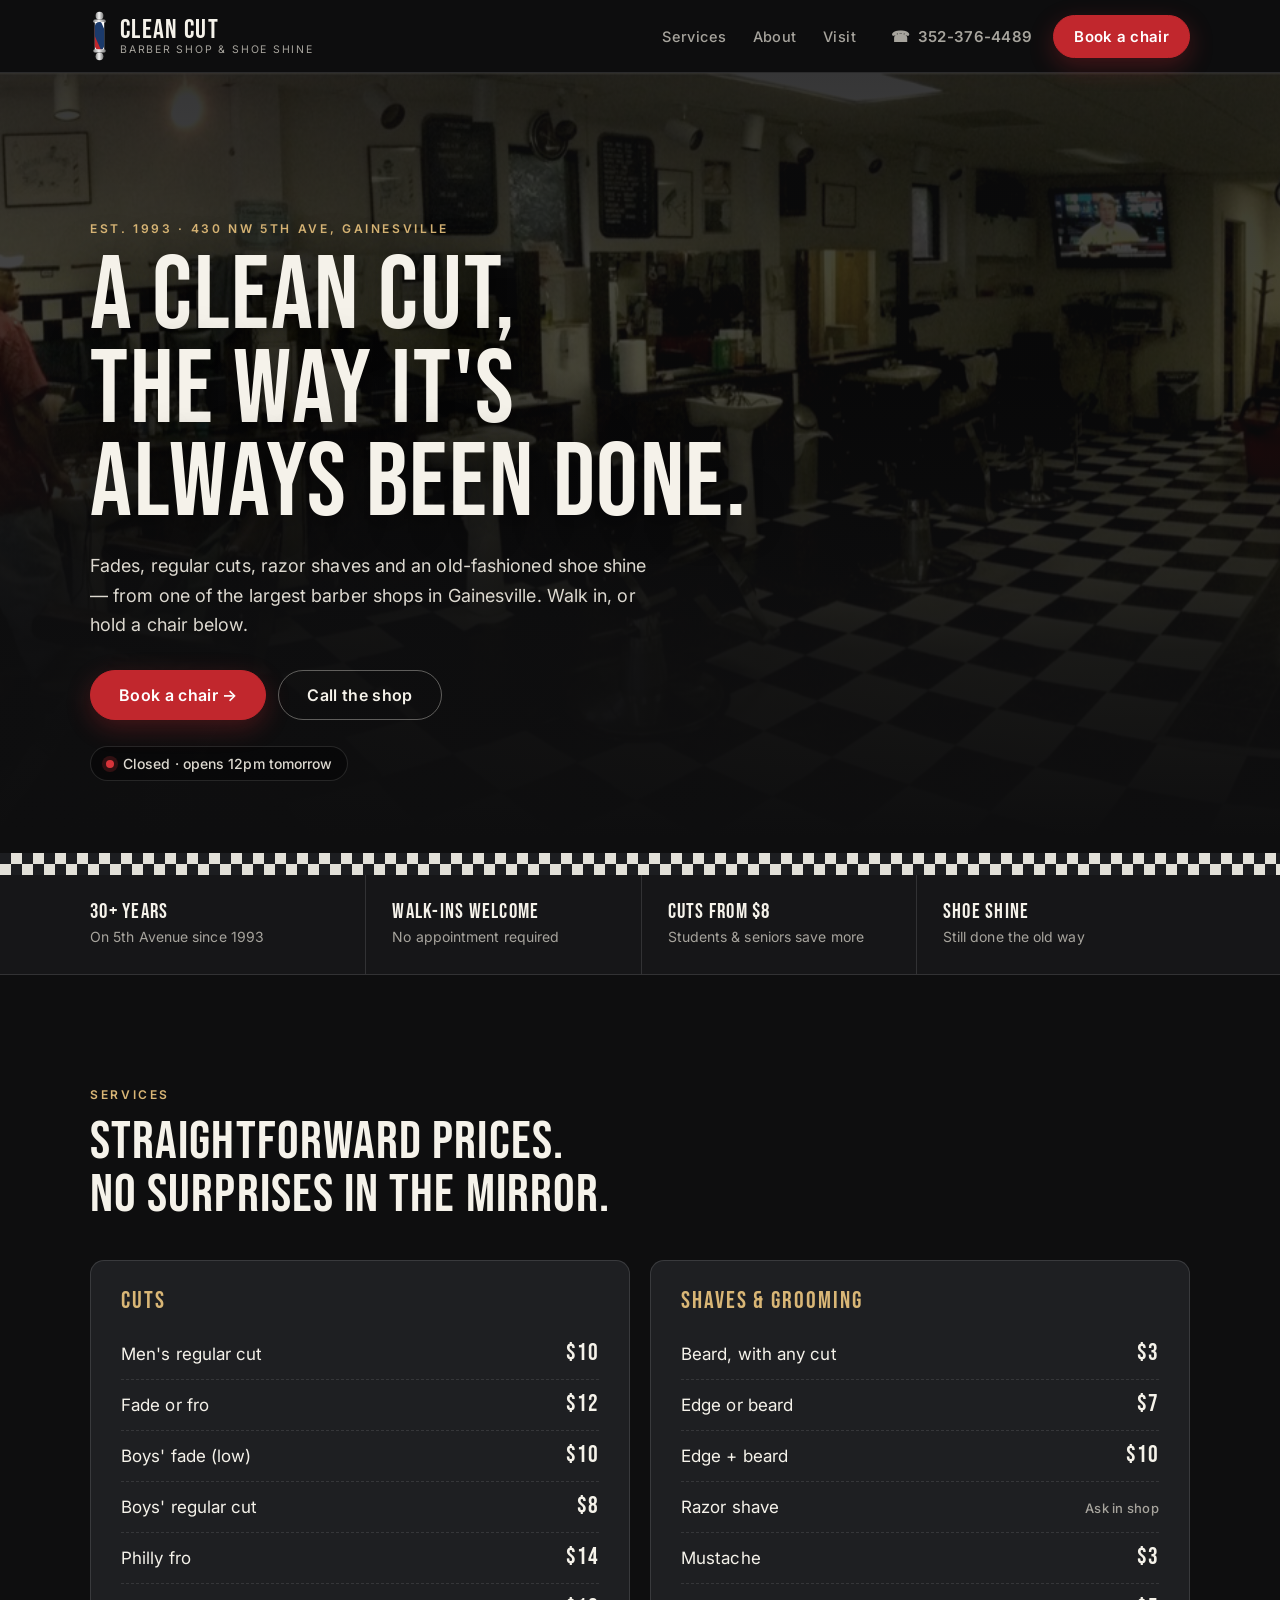
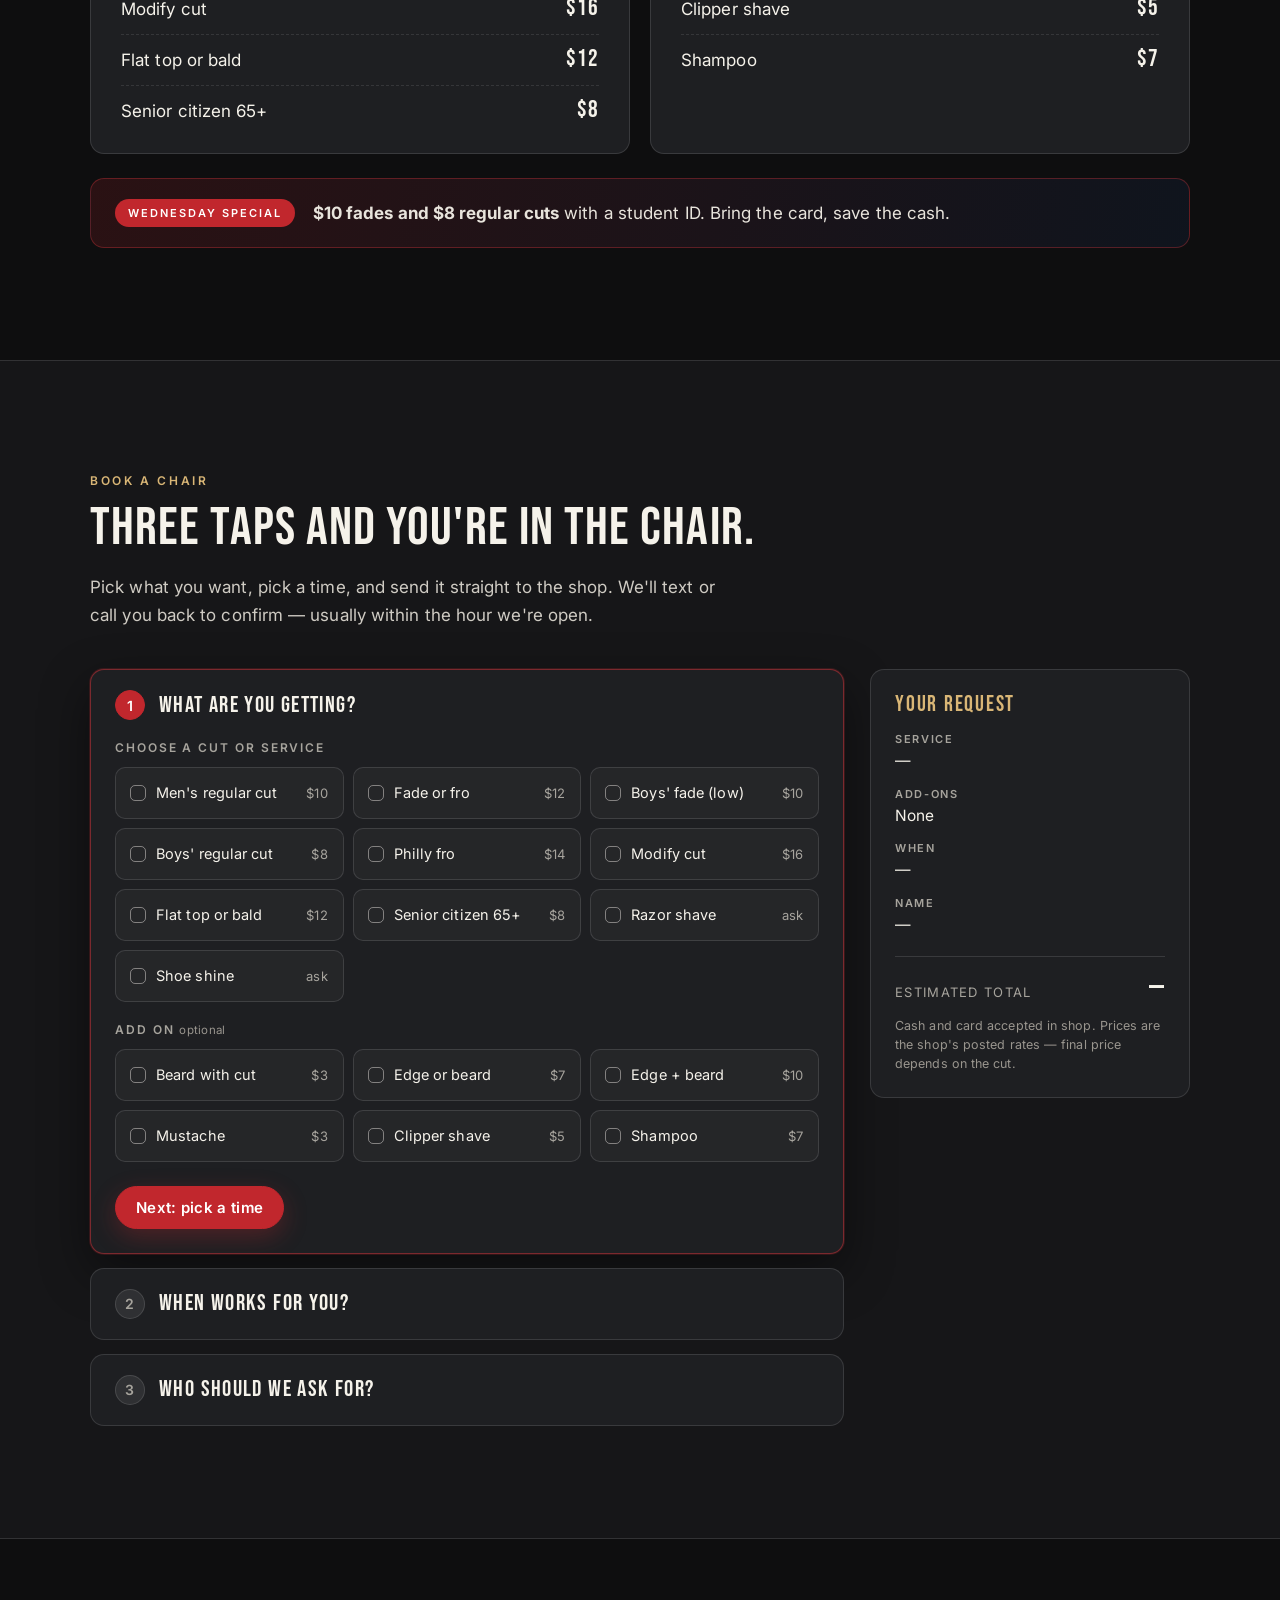
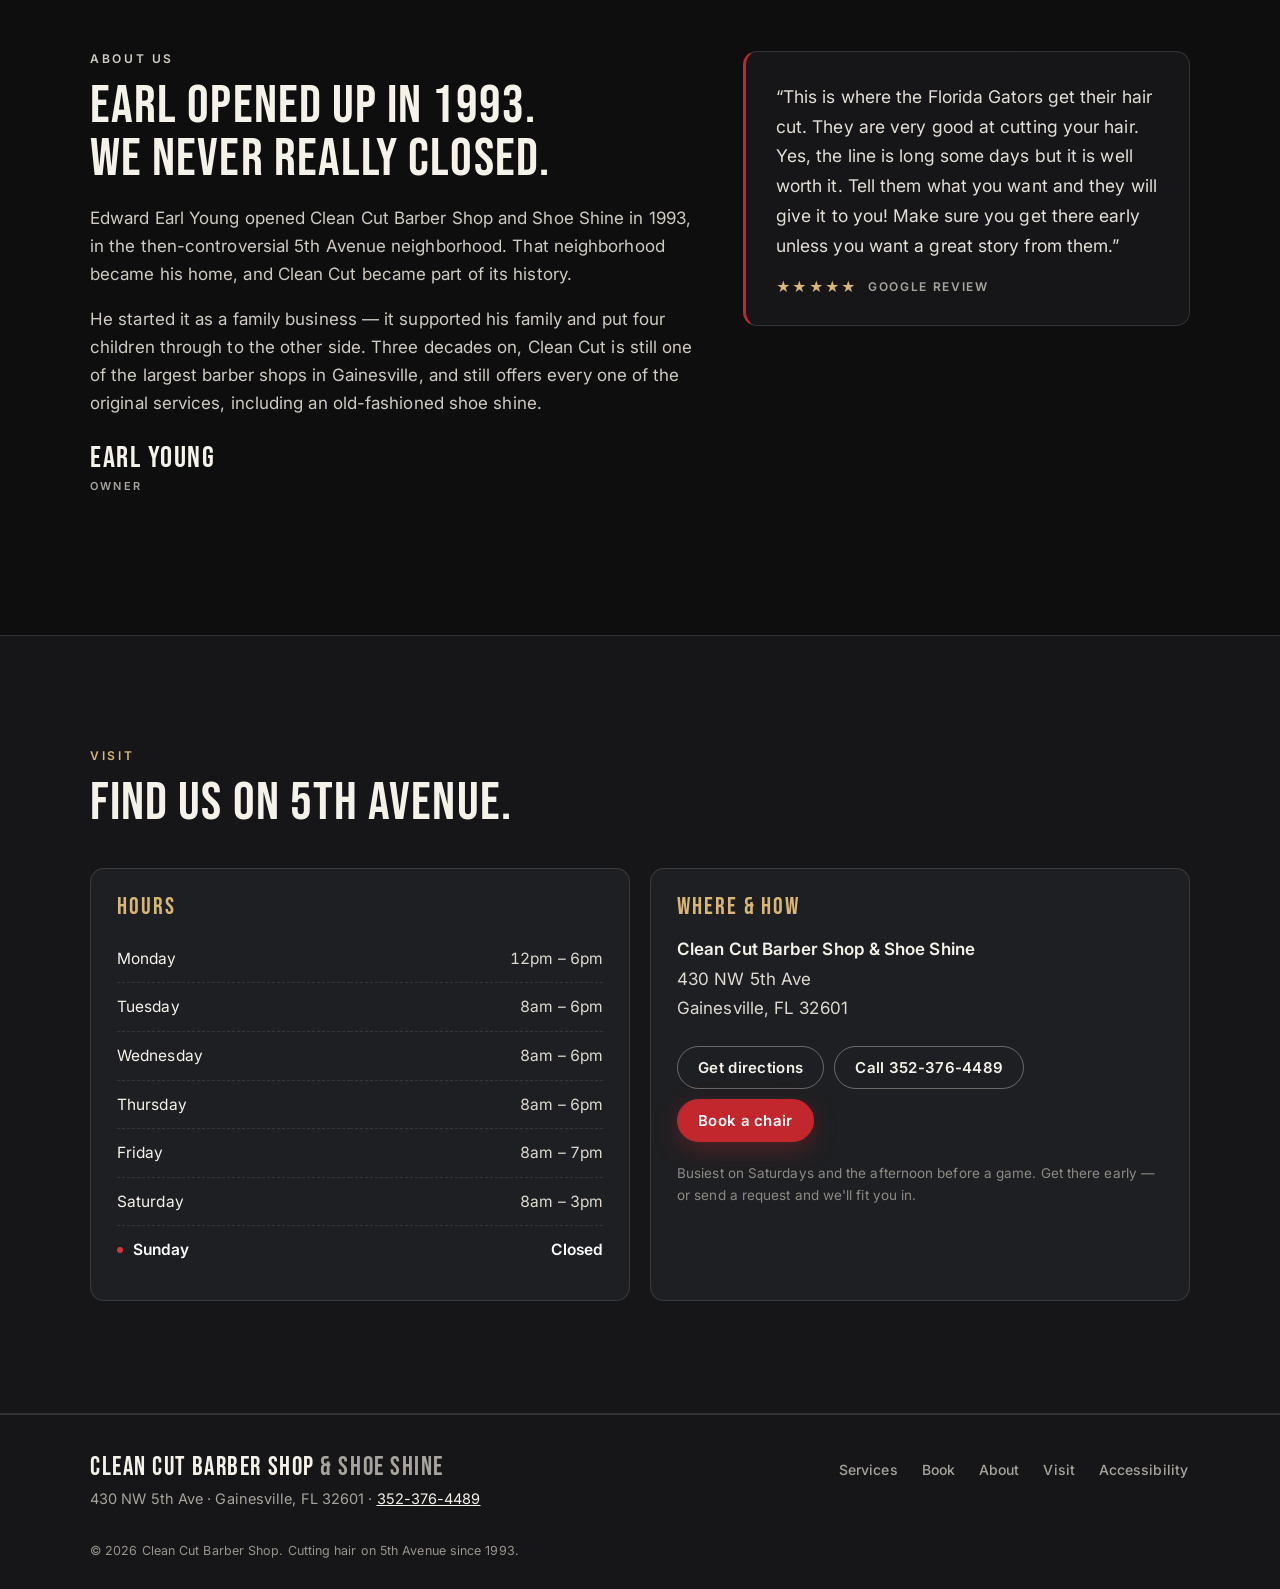
==== commit 88235982: "Move the accessibility link to the footer nav It landed in the header nav: the string I replaced mat" ====
--- a/index.html
+++ b/index.html
@@ -82,7 +82,6 @@
       <a href="#services">Services</a>
       <a href="#about">About</a>
       <a href="#visit">Visit</a>
-      <a href="/accessibility">Accessibility</a>
     </nav>
 
     <div class="head-cta">
@@ -351,6 +350,7 @@
       <a href="#book">Book</a>
       <a href="#about">About</a>
       <a href="#visit">Visit</a>
+      <a href="/accessibility">Accessibility</a>
     </nav>
   </div>
   <p class="foot-fine">&copy; <span id="year">2026</span> Clean Cut Barber Shop. Cutting hair on 5th Avenue since 1993.</p>
